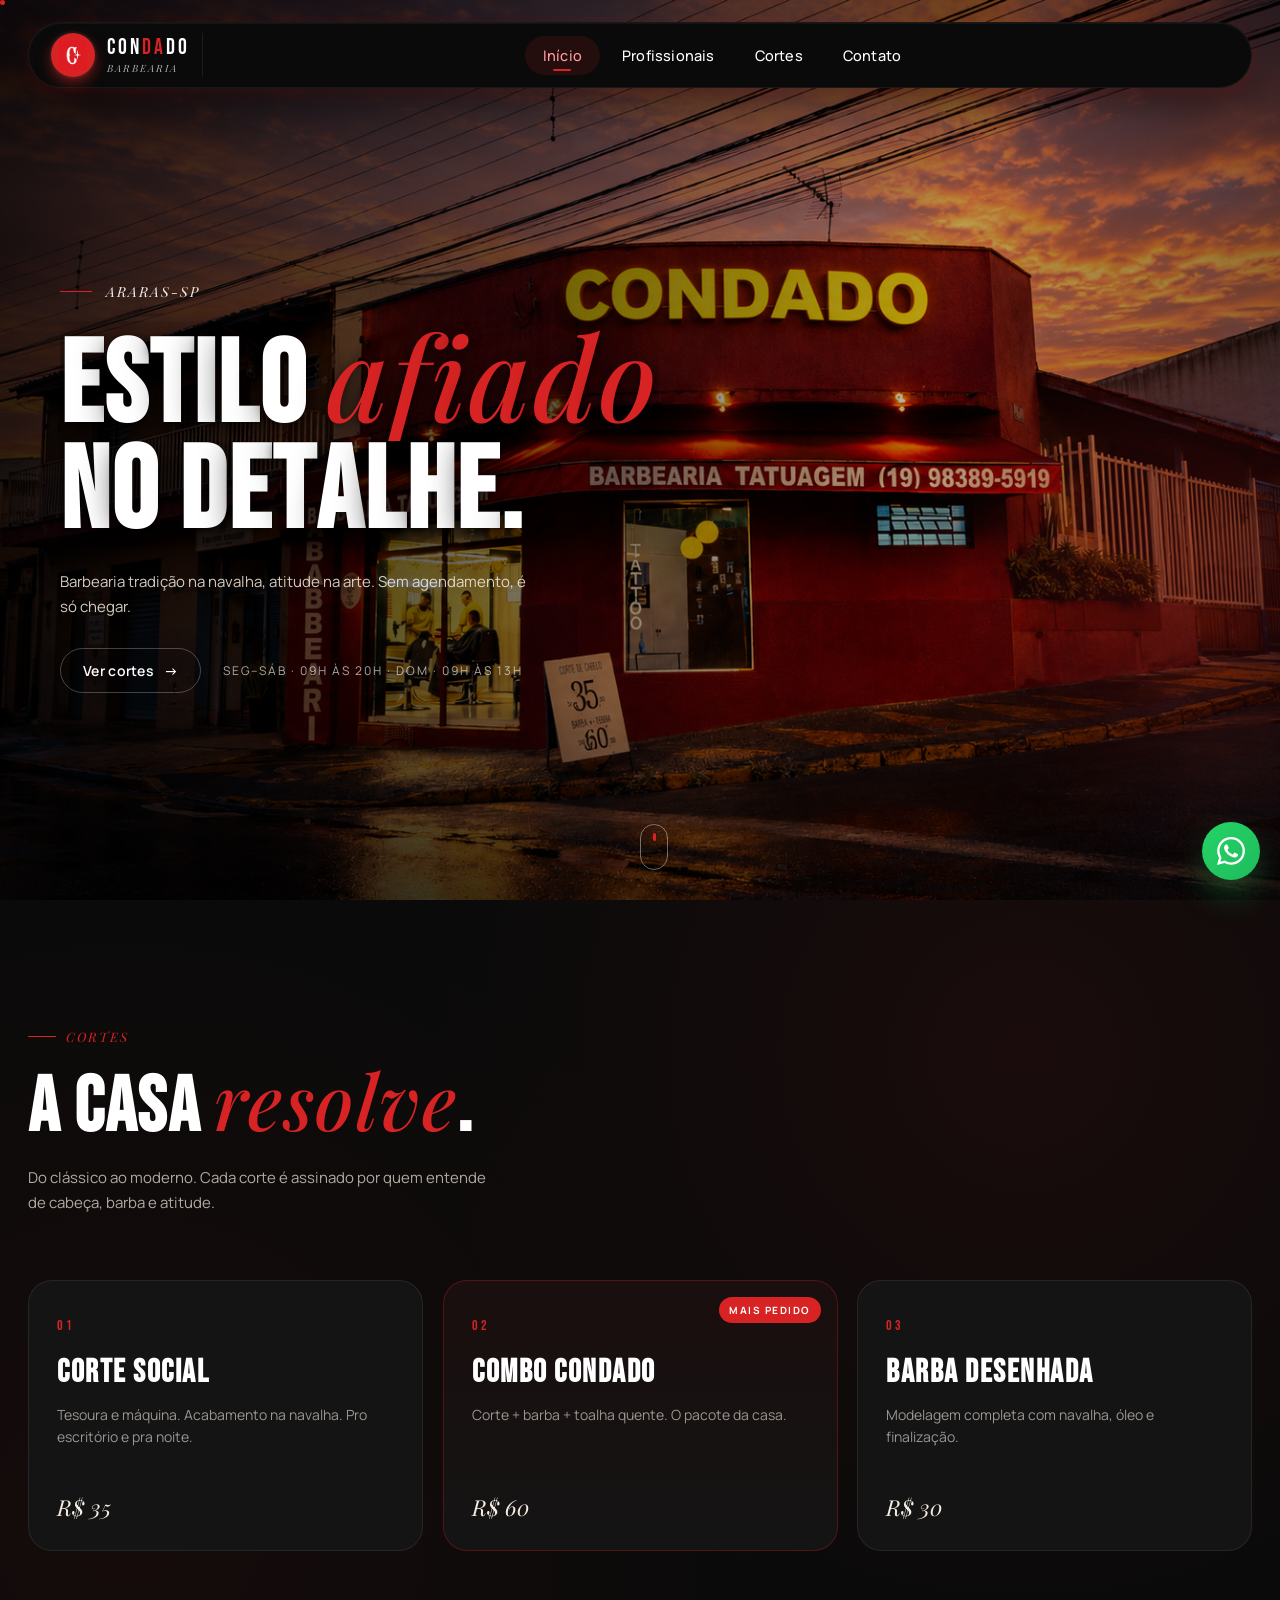
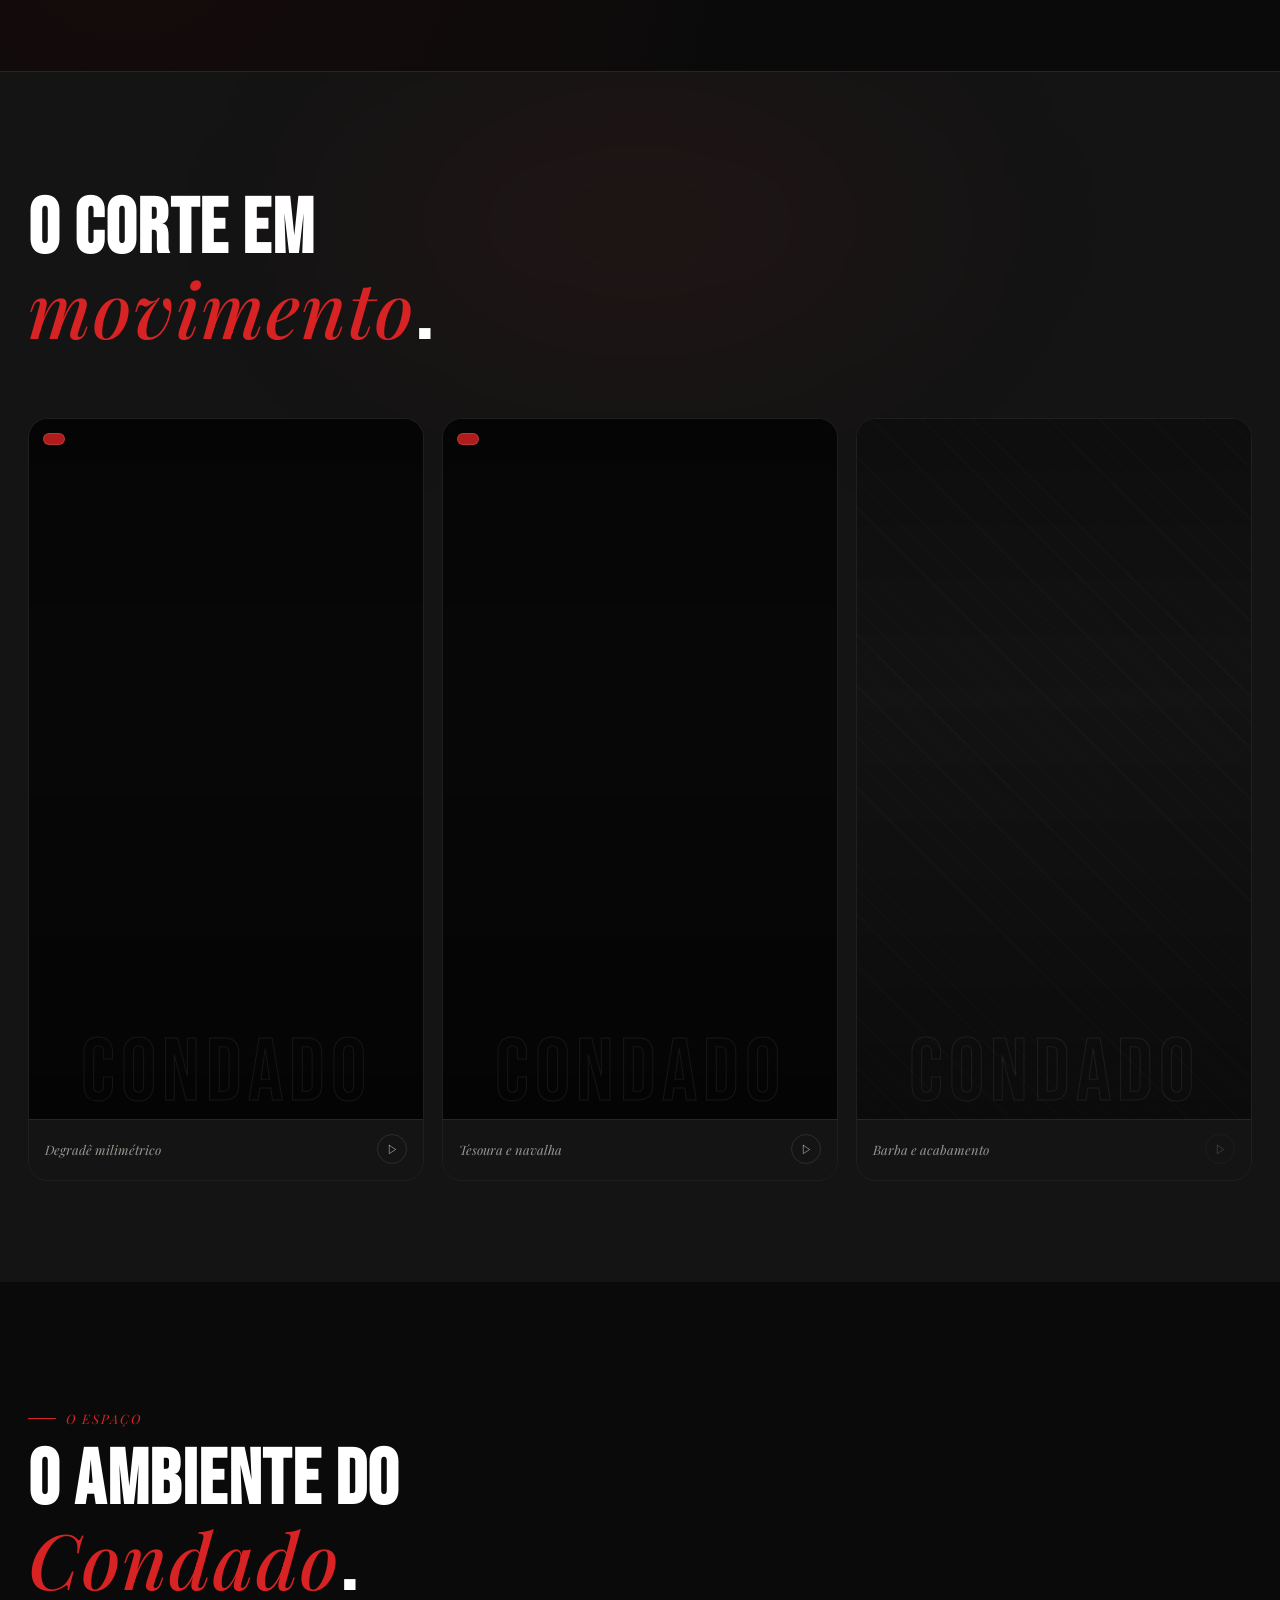
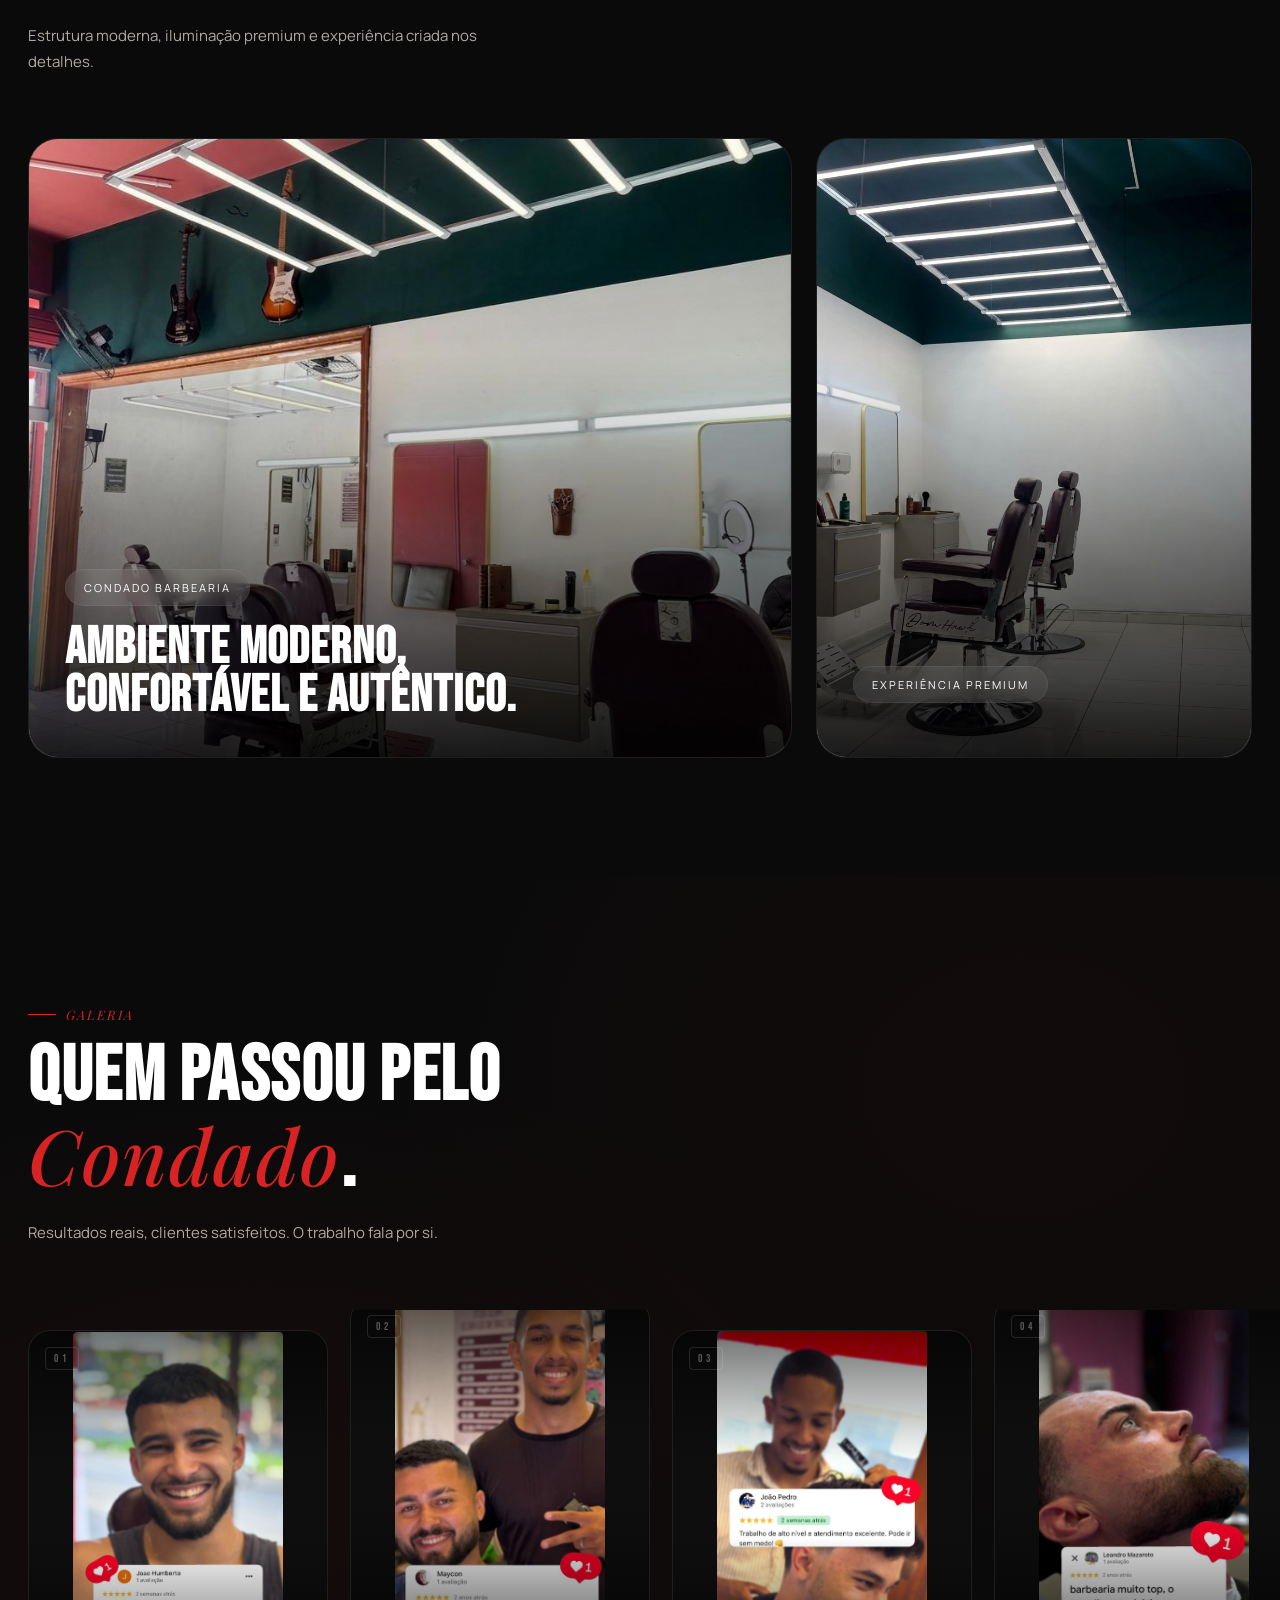
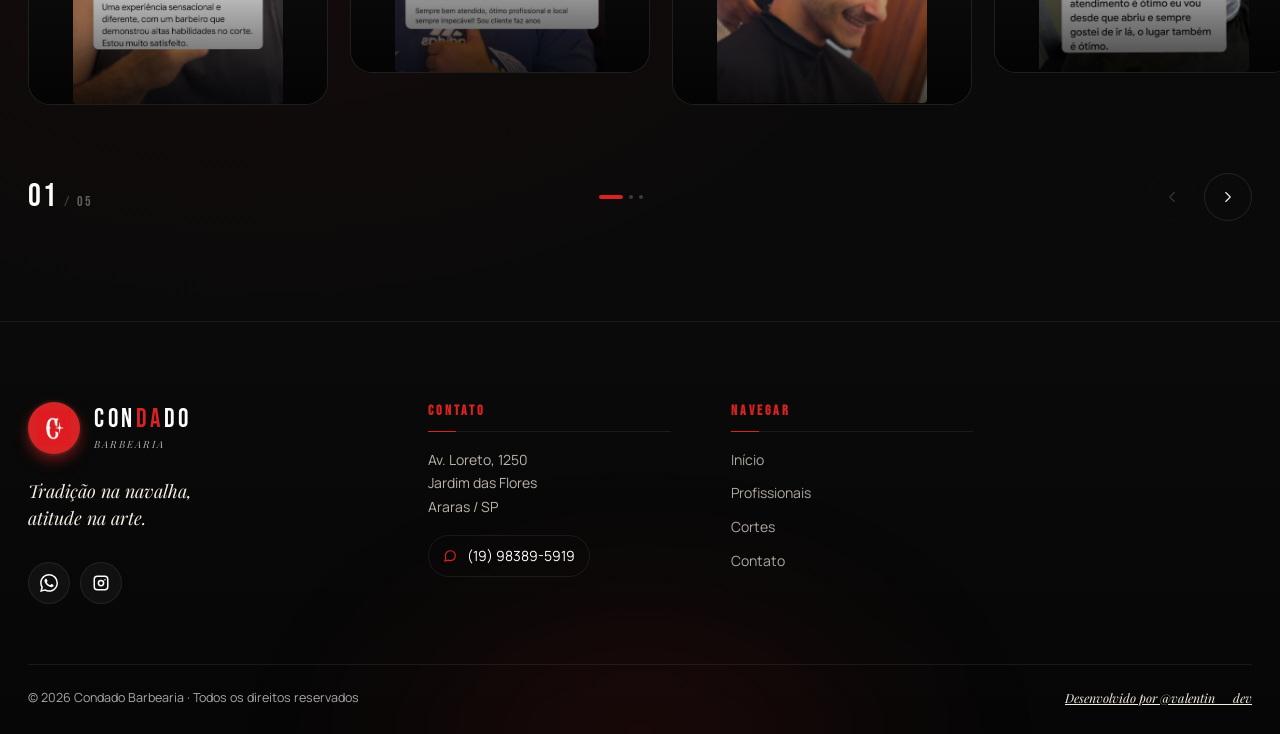
==== index.html @ 62bb4052 "Primeira versão" ====
<!DOCTYPE html>
<html lang="pt-BR">
<head>
  <meta charset="UTF-8" />
  <meta name="viewport" content="width=device-width, initial-scale=1.0" />
  <meta name="theme-color" content="#0a0a0a" />
  <meta name="description" content="Condado Barbearia — estilo afiado no detalhe. Araras-SP." />
  <title>Condado Barbearia</title>

  <link rel="icon" type="image/png" href="imagens/logo.png" />

  <link rel="preconnect" href="https://fonts.googleapis.com">
  <link rel="preconnect" href="https://fonts.gstatic.com" crossorigin>
  <link href="https://fonts.googleapis.com/css2?family=Bebas+Neue&family=Manrope:wght@400;500;600;700&family=Playfair+Display:ital,wght@1,500&display=swap" rel="stylesheet">

  <link rel="stylesheet" href="css/index.css" />
  <link rel="stylesheet" href="css/videos.css" />
</head>
<body>

  <!-- HERO -->
  <header class="hero">
    <div class="nav-wrap">
      <nav class="navbar" aria-label="Principal">

        <a href="index.html" class="brand" aria-label="Condado Barbearia">
          <span class="brand-mark">
            <img src="imagens/logo.png" alt="" />
          </span>
          <span class="brand-text">
            <span class="brand-name">CON<span class="accent">DA</span>DO</span>
            <span class="brand-sub">Barbearia</span>
          </span>
        </a>

        <ul class="nav-links" id="navLinks">
          <li><a href="index.html" class="active">Início</a></li>
          <li><a href="profissionais.html">Profissionais</a></li>
          <li><a href="cortes.html">Cortes</a></li>
          <li><a href="contato.html">Contato</a></li>
        </ul>

        <div class="right">
          <button class="mobile-toggle" id="mobileToggle" aria-label="Abrir menu" aria-expanded="false" aria-controls="navLinks">
            <span class="bars" aria-hidden="true"><span></span><span></span><span></span></span>
          </button>
        </div>
      </nav>
    </div>

    <div id="inicio" class="hero-content">
      <div class="hero-inner">
        <div class="hero-tag">Araras-SP</div>
        <h1 class="hero-title">
          <span class="line">Estilo <span class="red">afiado</span></span>
          <span class="line">no detalhe.</span>
        </h1>
        <p class="hero-desc">
          Barbearia tradição na navalha,
          atitude na arte. Sem agendamento, é só chegar.
        </p>
        <div class="hero-actions">
          <a href="cortes.html" class="btn-ghost">Ver cortes</a>
          <span class="hero-meta">Seg–Sáb · 09h às 20h · Dom · 09h às 13h</span>
        </div>
      </div>

      <a href="#cortes" class="scroll-cue" aria-label="Rolar para baixo">
        <span></span>
      </a>
    </div>
  </header>

  <!-- CORTES -->
  <section id="cortes" class="cortes">
    <div class="container">
      <header class="section-head reveal">
        <span class="section-eyebrow">Cortes</span>
        <h2 class="section-title">A casa <span class="red-italic">resolve</span>.</h2>
        <p class="section-desc">
          Do clássico ao moderno. Cada corte é assinado por quem entende
          de cabeça, barba e atitude.
        </p>
      </header>

      <div class="cards">
        <article class="card reveal" style="--i:0">
          <span class="card-num">01</span>
          <h3 class="card-title">Corte Social</h3>
          <p class="card-desc">Tesoura e máquina. Acabamento na navalha. Pro escritório e pra noite.</p>
          <span class="card-price">R$ 35</span>
        </article>

        <article class="card featured reveal" style="--i:1">
          <span class="card-num">02</span>
          <h3 class="card-title">Combo Condado</h3>
          <p class="card-desc">Corte + barba + toalha quente. O pacote da casa.</p>
          <span class="card-price">R$ 60</span>
          <span class="badge">Mais pedido</span>
        </article>

        <article class="card reveal" style="--i:2">
          <span class="card-num">03</span>
          <h3 class="card-title">Barba Desenhada</h3>
          <p class="card-desc">Modelagem completa com navalha, óleo e finalização.</p>
          <span class="card-price">R$ 30</span>
        </article>
      </div>
    </div>
  </section>

  <!-- VÍDEOS  -->
  <section id="videos" class="videos-section">
    <div class="container">

      <header class="section-head reveal">
        <h2 class="section-title">O corte em <span class="red-italic">movimento</span>.</h2>
      </header>

      <div class="video-grid">

        <!-- Card 01 -->
        <div class="video-card reveal" style="--i:0">
          <div class="video-card__media">
            <video
              src="videos/destaque1.mp4"
              autoplay
              loop
              muted
              playsinline
              preload="metadata"
              aria-label="Profissional executando corte — cena 1"
            ></video>
            <div class="video-card__overlay"></div>
            <div class="video-card__ui" aria-hidden="true">
              <span class="video-card__badge">
            </div>
            <span class="video-card__brand-bg" aria-hidden="true">CONDADO</span>
            <div class="video-card__brand-pill" aria-hidden="true">
              <span class="video-card__brand-name">CON<span>DA</span>DO</span>
              <span class="video-card__brand-sub">Barbearia</span>
            </div>
          </div>
          <div class="video-card__footer">
            <span class="video-card__label">Degradê milimétrico</span>
            <span class="video-card__icon">
              <svg viewBox="0 0 24 24" fill="none" stroke="currentColor" stroke-width="1.8" stroke-linecap="round" stroke-linejoin="round" aria-hidden="true">
                <polygon points="5 3 19 12 5 21 5 3"/>
              </svg>
            </span>
          </div>
        </div>

        <!-- Card 02 -->
        <div class="video-card reveal" style="--i:1">
          <div class="video-card__media">
            <video
              src="videos/destaque2.mp4"
              autoplay
              loop
              muted
              playsinline
              preload="metadata"
              aria-label="Profissional executando corte — cena 2"
            ></video>
            <div class="video-card__overlay"></div>
            <div class="video-card__ui" aria-hidden="true">
              <span class="video-card__badge">
            </div>
            <span class="video-card__brand-bg" aria-hidden="true">CONDADO</span>
            <div class="video-card__brand-pill" aria-hidden="true">
              <span class="video-card__brand-name">CON<span>DA</span>DO</span>
              <span class="video-card__brand-sub">Barbearia</span>
            </div>
          </div>
          <div class="video-card__footer">
            <span class="video-card__label">Tesoura e navalha</span>
            <span class="video-card__icon">
              <svg viewBox="0 0 24 24" fill="none" stroke="currentColor" stroke-width="1.8" stroke-linecap="round" stroke-linejoin="round" aria-hidden="true">
                <polygon points="5 3 19 12 5 21 5 3"/>
              </svg>
            </span>
          </div>
        </div>

        <!-- Card 03 -->
        <div class="video-card video-card--placeholder reveal" style="--i:2">
          <div class="video-card__media">
            <div class="video-card__ph-bg" aria-hidden="true">
               <video
              src="videos/destaque3.mp4"
              autoplay
              loop
              muted
              playsinline
              preload="metadata"
              aria-label="Profissional executando corte — cena 2"
            ></video>
            </div>
            <div class="video-card__overlay"></div>
            <div class="video-card__ui" aria-hidden="true">
            </div>
            <span class="video-card__brand-bg" aria-hidden="true">CONDADO</span>
            <div class="video-card__brand-pill video-card__brand-pill--muted" aria-hidden="true">
              <span class="video-card__brand-name">CON<span>DA</span>DO</span>
              <span class="video-card__brand-sub">Barbearia</span>
            </div>
          </div>
          <div class="video-card__footer">
            <span class="video-card__label">Barba e acabamento</span>
            <span class="video-card__icon video-card__icon--muted">
              <svg viewBox="0 0 24 24" fill="none" stroke="currentColor" stroke-width="1.8" stroke-linecap="round" stroke-linejoin="round" aria-hidden="true">
                <polygon points="5 3 19 12 5 21 5 3"/>
              </svg>
            </span>
          </div>
        </div>

      </div>
    </div>
  </section>

  <!-- SALÃO  -->
  <section id="salao" class="salao">
    <div class="container">

      <header class="section-head reveal">
        <span class="section-eyebrow">O espaço</span>
        <h2 class="section-title">
          O ambiente do <span class="red-italic">Condado</span>.
        </h2>
        <p class="section-desc">
          Estrutura moderna, iluminação premium
          e experiência criada nos detalhes.
        </p>
      </header>

      <div class="gallery-premium">

        <article class="gallery-main reveal">
          <img src="imagens/salao1.png" alt="Interior da barbearia" loading="lazy" class="gallery-img" />
          <div class="gallery-content">
            <span class="gallery-label">Condado Barbearia</span>
            <h3>Ambiente moderno, confortável e autêntico.</h3>
          </div>
        </article>

        <article class="gallery-side reveal" style="--i:1">
          <img src="imagens/salao2.png" alt="Cadeiras da barbearia" loading="lazy" class="gallery-img" />
          <div class="gallery-content">
            <span class="gallery-label">Experiência Premium</span>
          </div>
        </article>

      </div>
    </div>
  </section>

  <!-- FEEDBACKS -->
  <section id="feedbacks" class="feedbacks">

    <div class="container">
      <header class="section-head reveal">
        <span class="section-eyebrow">Galeria</span>
        <h2 class="section-title">Quem passou pelo <span class="red-italic">Condado</span>.</h2>
        <p class="section-desc">
          Resultados reais, clientes satisfeitos. O trabalho fala por si.
        </p>
      </header>
    </div>

    <div class="fb-stage" role="region" aria-label="Galeria de clientes">
      <div class="fb-track" id="fbTrack">

        <article class="fb-card" data-index="0" aria-label="Cliente 1">
          <div class="fb-card-inner">
            <div class="fb-film-num" aria-hidden="true">01</div>
            <img src="imagens/feedback1.jpeg" alt="Cliente em destaque na barbearia" loading="lazy" />
            <div class="fb-card-overlay" aria-hidden="true"></div>
            <div class="fb-card-label"><span class="fb-label-tag">Condado</span></div>
          </div>
        </article>

        <article class="fb-card fb-card--up" data-index="1" aria-label="Cliente 2">
          <div class="fb-card-inner">
            <div class="fb-film-num" aria-hidden="true">02</div>
            <img src="imagens/feedback2.jpeg" alt="Cliente curtindo o ambiente da barbearia" loading="lazy" />
            <div class="fb-card-overlay" aria-hidden="true"></div>
            <div class="fb-card-label"><span class="fb-label-tag">Condado</span></div>
          </div>
        </article>

        <article class="fb-card" data-index="2" aria-label="Cliente 3">
          <div class="fb-card-inner">
            <div class="fb-film-num" aria-hidden="true">03</div>
            <img src="imagens/feedback3.jpeg" alt="Cliente em sessão de corte" loading="lazy" />
            <div class="fb-card-overlay" aria-hidden="true"></div>
            <div class="fb-card-label"><span class="fb-label-tag">Condado</span></div>
          </div>
        </article>

        <article class="fb-card fb-card--up" data-index="3" aria-label="Cliente 4">
          <div class="fb-card-inner">
            <div class="fb-film-num" aria-hidden="true">04</div>
            <img src="imagens/feedback4.jpeg" alt="Cliente com resultado de corte" loading="lazy" />
            <div class="fb-card-overlay" aria-hidden="true"></div>
            <div class="fb-card-label"><span class="fb-label-tag">Condado</span></div>
          </div>
        </article>

        <article class="fb-card" data-index="4" aria-label="Cliente 5">
          <div class="fb-card-inner">
            <div class="fb-film-num" aria-hidden="true">05</div>
            <img src="imagens/feedback5.jpeg" alt="Cliente posando na barbearia" loading="lazy" />
            <div class="fb-card-overlay" aria-hidden="true"></div>
            <div class="fb-card-label"><span class="fb-label-tag">Condado</span></div>
          </div>
        </article>

      </div>
    </div>

    <div class="container">
      <div class="fb-controls">
        <div class="fb-counter">
          <span class="fb-counter-cur" id="fbCounterCur">01</span>
          <span class="fb-counter-sep">/</span>
          <span class="fb-counter-total" id="fbCounterTotal">05</span>
        </div>
        <div class="fb-dots" id="fbDots" role="tablist" aria-label="Navegar na galeria"></div>
        <div class="fb-arrows">
          <button class="fb-arrow fb-arrow--prev" id="fbPrev" aria-label="Foto anterior">
            <svg viewBox="0 0 24 24" fill="none" stroke="currentColor" stroke-width="1.5" stroke-linecap="round" stroke-linejoin="round" aria-hidden="true">
              <polyline points="15 18 9 12 15 6"/>
            </svg>
          </button>
          <button class="fb-arrow fb-arrow--next" id="fbNext" aria-label="Próxima foto">
            <svg viewBox="0 0 24 24" fill="none" stroke="currentColor" stroke-width="1.5" stroke-linecap="round" stroke-linejoin="round" aria-hidden="true">
              <polyline points="9 6 15 12 9 18"/>
            </svg>
          </button>
        </div>
      </div>
    </div>

  </section>

  <!-- FOOTER  -->
  <footer class="footer">
    <div class="container">

      <div class="footer-grid">

        <div class="footer-brand reveal">
          <a href="#inicio" class="footer-logo" aria-label="Condado Barbearia">
            <span class="brand-mark"><img src="imagens/logo.png" alt="" /></span>
            <span class="brand-text">
              <span class="brand-name">CON<span class="accent">DA</span>DO</span>
              <span class="brand-sub">Barbearia</span>
            </span>
          </a>
          <p class="footer-tagline">Tradição na navalha,<br/>atitude na arte.</p>
          <div class="footer-socials" aria-label="Redes sociais">
            <a class="footer-social" href="https://wa.me/5519983895919" target="_blank" rel="noopener" aria-label="WhatsApp">
              <svg viewBox="0 0 24 24" fill="currentColor" aria-hidden="true"><path d="M17.472 14.382c-.297-.149-1.758-.867-2.03-.967-.273-.099-.471-.148-.67.15-.197.297-.767.966-.94 1.164-.173.199-.347.223-.644.075-.297-.15-1.255-.463-2.39-1.475-.883-.788-1.48-1.761-1.653-2.059-.173-.297-.018-.458.13-.606.134-.133.298-.347.446-.52.149-.174.198-.298.298-.497.099-.198.05-.371-.025-.52-.075-.149-.669-1.612-.916-2.207-.242-.579-.487-.5-.669-.51-.173-.008-.371-.01-.57-.01-.198 0-.52.074-.792.372-.272.297-1.04 1.016-1.04 2.479 0 1.462 1.065 2.875 1.213 3.074.149.198 2.096 3.2 5.077 4.487.709.306 1.262.489 1.694.625.712.227 1.36.195 1.871.118.571-.085 1.758-.719 2.006-1.413.248-.694.248-1.289.173-1.413-.074-.124-.272-.198-.57-.347m-5.421 7.403h-.004a9.87 9.87 0 01-5.031-1.378l-.361-.214-3.741.982.998-3.648-.235-.374a9.86 9.86 0 01-1.51-5.26c.001-5.45 4.436-9.884 9.888-9.884 2.64 0 5.122 1.03 6.988 2.898a9.825 9.825 0 012.893 6.994c-.003 5.45-4.437 9.884-9.885 9.884m8.413-18.297A11.815 11.815 0 0012.05 0C5.495 0 .16 5.335.157 11.892c0 2.096.547 4.142 1.588 5.945L.057 24l6.305-1.654a11.882 11.882 0 005.683 1.448h.005c6.554 0 11.89-5.335 11.893-11.893a11.821 11.821 0 00-3.48-8.413z"/></svg>
            </a>
            <a class="footer-social" href="https://www.instagram.com/condado.araras/" target="_blank" rel="noopener" aria-label="Instagram">
              <svg viewBox="0 0 24 24" fill="currentColor" aria-hidden="true"><path d="M7 2h10a5 5 0 0 1 5 5v10a5 5 0 0 1-5 5H7a5 5 0 0 1-5-5V7a5 5 0 0 1 5-5zm0 2a3 3 0 0 0-3 3v10a3 3 0 0 0 3 3h10a3 3 0 0 0 3-3V7a3 3 0 0 0-3-3H7zm5 3.5A4.5 4.5 0 1 1 7.5 12 4.5 4.5 0 0 1 12 7.5zm0 2A2.5 2.5 0 1 0 14.5 12 2.5 2.5 0 0 0 12 9.5zm5.25-2.75a1 1 0 1 1-1 1 1 1 0 0 1 1-1z"/></svg>
            </a>
          </div>
        </div>

        <div class="footer-col reveal" style="--i:1">
          <h4 class="footer-h">Contato</h4>
          <address class="footer-text">Av. Loreto, 1250<br/>Jardim das Flores<br/>Araras / SP</address>
          <a class="footer-link" href="https://wa.me/5519983895919" target="_blank" rel="noopener">
            <svg viewBox="0 0 24 24" fill="none" stroke="currentColor" stroke-width="2" stroke-linecap="round" stroke-linejoin="round" aria-hidden="true"><path d="M21 11.5a8.38 8.38 0 0 1-.9 3.8 8.5 8.5 0 0 1-7.6 4.7 8.38 8.38 0 0 1-3.8-.9L3 21l1.9-5.7a8.38 8.38 0 0 1-.9-3.8 8.5 8.5 0 0 1 4.7-7.6 8.38 8.38 0 0 1 3.8-.9h.5a8.48 8.48 0 0 1 8 8v.5z"/></svg>
            (19) 98389-5919
          </a>
        </div>

        <div class="footer-col reveal" style="--i:3">
          <h4 class="footer-h">Navegar</h4>
          <ul class="footer-nav">
            <li><a href="index.html">Início</a></li>
            <li><a href="profissionais.html">Profissionais</a></li>
            <li><a href="cortes.html">Cortes</a></li>
            <li><a href="contato.html">Contato</a></li>
          </ul>
        </div>

      </div>

      <div class="footer-bottom">
        <span>© <span id="year"></span> Condado Barbearia · Todos os direitos reservados</span>
        <a class="footer-tag" href="https://www.instagram.com/valentin__dev/" target="_blank" rel="noopener">Desenvolvido por @valentin__dev</a>
      </div>
    </div>
  </footer>

  <a class="floating-wa" href="https://wa.me/5519983895919" target="_blank" rel="noopener" aria-label="Falar no WhatsApp">
    <svg viewBox="0 0 24 24" fill="currentColor" aria-hidden="true"><path d="M17.472 14.382c-.297-.149-1.758-.867-2.03-.967-.273-.099-.471-.148-.67.15-.197.297-.767.966-.94 1.164-.173.199-.347.223-.644.075-.297-.15-1.255-.463-2.39-1.475-.883-.788-1.48-1.761-1.653-2.059-.173-.297-.018-.458.13-.606.134-.133.298-.347.446-.52.149-.174.198-.298.298-.497.099-.198.05-.371-.025-.52-.075-.149-.669-1.612-.916-2.207-.242-.579-.487-.5-.669-.51-.173-.008-.371-.01-.57-.01-.198 0-.52.074-.792.372-.272.297-1.04 1.016-1.04 2.479 0 1.462 1.065 2.875 1.213 3.074.149.198 2.096 3.2 5.077 4.487.709.306 1.262.489 1.694.625.712.227 1.36.195 1.871.118.571-.085 1.758-.719 2.006-1.413.248-.694.248-1.289.173-1.413-.074-.124-.272-.198-.57-.347m-5.421 7.403h-.004a9.87 9.87 0 01-5.031-1.378l-.361-.214-3.741.982.998-3.648-.235-.374a9.86 9.86 0 01-1.51-5.26c.001-5.45 4.436-9.884 9.888-9.884 2.64 0 5.122 1.03 6.988 2.898a9.825 9.825 0 012.893 6.994c-.003 5.45-4.437 9.884-9.885 9.884m8.413-18.297A11.815 11.815 0 0012.05 0C5.495 0 .16 5.335.157 11.892c0 2.096.547 4.142 1.588 5.945L.057 24l6.305-1.654a11.882 11.882 0 005.683 1.448h.005c6.554 0 11.89-5.335 11.893-11.893a11.821 11.821 0 00-3.48-8.413z"/></svg>
  </a>

  <script src="js/index.js" defer></script>
</body>
</html>
---- css/index.css ----
/* ============================================================
   CONDADO BARBEARIA — Stylesheet
   ------------------------------------------------------------
   1. Tokens / reset
   2. Layout helpers
   3. Hero (background + navbar)
   4. Navbar components
   5. Hero content
   6. Sections (Cortes, Salão, Feedbacks, Footer)
   7. Animations
   8. Responsive
   9. Accessibility (reduced motion)
   ============================================================ */

/* ---------- 1. TOKENS / RESET ---------- */
:root {
  --black:     #0a0a0a;
  --black-2:   #141414;
  --red:       #d72323;
  --red-deep:  #a8161c;
  --cream:     #f5ede2;
  --white:     #ffffff;
  --muted:     rgba(255, 255, 255, 0.65);
  --line:      rgba(255, 255, 255, 0.08);
  --ease:      cubic-bezier(0.2, 0.9, 0.2, 1);
  --shadow-nav: 0 1px 0 rgba(255,255,255,0.04) inset,
                0 18px 50px -10px rgba(0,0,0,0.55),
                0 4px 16px rgba(215,35,35,0.18);
}

*, *::before, *::after { margin: 0; padding: 0; box-sizing: border-box; }

html { scroll-behavior: smooth; }

body {
  font-family: 'Manrope', sans-serif;
  color: var(--white);
  background: var(--black);
  overflow-x: hidden;
  -webkit-font-smoothing: antialiased;
  -moz-osx-font-smoothing: grayscale;
}

img { display: block; max-width: 100%; height: auto; }
button { font-family: inherit; }

/* ---------- 2. LAYOUT HELPERS ---------- */
.container {
  max-width: 1320px;
  margin: 0 auto;
  padding: 0 28px;
}

.red-italic {
  color: var(--red);
  font-family: 'Playfair Display', serif;
  font-style: italic;
  font-weight: 500;
}

/* ---------- 3. HERO ---------- */
.hero {
  position: relative;
  min-height: 100vh;
  min-height: 100svh;
  display: flex;
  flex-direction: column;
  isolation: isolate;
  background-image:
    linear-gradient(180deg,
      rgba(0,0,0,0.65) 0%,
      rgba(0,0,0,0.40) 28%,
      rgba(0,0,0,0.55) 60%,
      rgba(0,0,0,0.92) 100%),
    url("../imagens/Fachadamobile.png");
  background-size: cover;
  background-position: center;
  background-repeat: no-repeat;
}

@media (min-width: 768px) {
  .hero {
    background-image:
      linear-gradient(100deg,
        rgba(0,0,0,0.85) 0%,
        rgba(0,0,0,0.60) 35%,
        rgba(0,0,0,0.25) 70%,
        rgba(0,0,0,0.45) 100%),
      linear-gradient(180deg,
        rgba(0,0,0,0.35) 0%,
        transparent 22%,
        transparent 78%,
        rgba(0,0,0,0.50) 100%),
      url("../imagens/Fachada.png");
  }
}

.hero::before {
  content: '';
  position: absolute;
  inset: 0;
  background-image: url("data:image/svg+xml;utf8,<svg xmlns='http://www.w3.org/2000/svg' width='200' height='200'><filter id='n'><feTurbulence type='fractalNoise' baseFrequency='0.9' numOctaves='2' stitchTiles='stitch'/><feColorMatrix values='0 0 0 0 0 0 0 0 0 0 0 0 0 0 0 0 0 0 0.18 0'/></filter><rect width='100%25' height='100%25' filter='url(%23n)'/></svg>");
  opacity: 0.4;
  pointer-events: none;
  mix-blend-mode: overlay;
  z-index: 1;
}

.hero::after {
  content: '';
  position: absolute;
  top: 30%;
  right: -200px;
  width: 600px;
  height: 600px;
  background: radial-gradient(circle, rgba(215,35,35,0.25) 0%, transparent 60%);
  filter: blur(60px);
  pointer-events: none;
  z-index: 0;
  animation: float 12s ease-in-out infinite;
}

/* ---------- 4. NAVBAR ---------- */
.nav-wrap {
  position: sticky;
  top: 0;
  z-index: 50;
  padding: 22px 28px 0;
  animation: drop 0.9s var(--ease) both;
}

.navbar {
  max-width: 1320px;
  margin: 0 auto;
  background: var(--black);
  border-radius: 999px;
  padding: 10px 10px 10px 22px;
  display: flex;
  align-items: center;
  gap: 18px;
  border: 1px solid rgba(255,255,255,0.06);
  box-shadow: var(--shadow-nav);
  position: relative;
  transition: box-shadow 0.3s ease, transform 0.3s ease;
}

.navbar.scrolled {
  box-shadow:
    0 1px 0 rgba(255,255,255,0.04) inset,
    0 22px 60px -10px rgba(0,0,0,0.75),
    0 4px 24px rgba(215,35,35,0.28);
}

.brand {
  display: flex;
  align-items: center;
  gap: 12px;
  text-decoration: none;
  color: var(--white);
  padding-right: 12px;
  border-right: 1px solid var(--line);
  flex-shrink: 0;
}

.brand-mark {
  width: 44px;
  height: 44px;
  border-radius: 50%;
  background: var(--red);
  display: grid;
  place-items: center;
  box-shadow: 0 0 0 2px rgba(255,255,255,0.04), 0 6px 14px rgba(215,35,35,0.5);
  overflow: hidden;
  transition: transform 0.4s var(--ease), box-shadow 0.4s ease;
  position: relative;
}

.brand-mark::after {
  content: '';
  position: absolute;
  inset: -4px;
  border-radius: 50%;
  border: 2px solid var(--red);
  opacity: 0;
  transform: scale(0.8);
  transition: opacity 0.3s ease, transform 0.3s ease;
}

.brand:hover .brand-mark        { transform: rotate(-8deg) scale(1.05); }
.brand:hover .brand-mark::after { opacity: 0.5; transform: scale(1.1); }

.brand-mark img { width: 30px; height: 30px; object-fit: contain; }

.brand-text { display: flex; flex-direction: column; line-height: 1; }

.brand-name {
  font-family: 'Bebas Neue', sans-serif;
  font-size: 22px;
  letter-spacing: 3px;
  color: var(--white);
}
.brand-name .accent { color: var(--red); }

.brand-sub {
  font-family: 'Playfair Display', serif;
  font-style: italic;
  font-size: 10px;
  letter-spacing: 2px;
  color: var(--muted);
  text-transform: uppercase;
  margin-top: 4px;
}

.nav-links {
  display: flex;
  align-items: center;
  gap: 4px;
  margin: 0 auto;
  list-style: none;
}

.nav-links a {
  position: relative;
  padding: 10px 18px;
  color: var(--white);
  text-decoration: none;
  font-weight: 500;
  font-size: 14.5px;
  letter-spacing: 0.2px;
  border-radius: 999px;
  transition: color 0.25s ease, background 0.25s ease;
}

.nav-links a::before {
  content: '';
  position: absolute;
  left: 50%;
  bottom: 4px;
  transform: translateX(-50%) scaleX(0);
  width: 18px;
  height: 2px;
  background: var(--red);
  border-radius: 2px;
  transition: transform 0.3s var(--ease);
}

.nav-links a:hover::before { transform: translateX(-50%) scaleX(1); }

.nav-links a.active {
  background: rgba(215,35,35,0.12);
  color: #ff9ea1;
}
.nav-links a.active::before { transform: translateX(-50%) scaleX(1); }

.right { display: flex; align-items: center; gap: 8px; flex-shrink: 0; }

.icon-btn {
  width: 44px;
  height: 44px;
  border-radius: 50%;
  background: var(--red);
  border: none;
  cursor: pointer;
  display: grid;
  place-items: center;
  color: var(--white);
  transition: background 0.25s ease, transform 0.4s var(--ease);
}
.icon-btn:hover { background: var(--red-deep); transform: rotate(90deg); }
.icon-btn svg   { width: 18px; height: 18px; }

.mobile-toggle { display: none; }
.mobile-toggle .bars { position: relative; width: 18px; height: 14px; }
.mobile-toggle .bars span {
  position: absolute;
  left: 0;
  width: 100%;
  height: 2px;
  background: currentColor;
  border-radius: 2px;
  transition: transform 0.35s var(--ease), opacity 0.2s ease, top 0.35s var(--ease);
}
.mobile-toggle .bars span:nth-child(1) { top: 0; }
.mobile-toggle .bars span:nth-child(2) { top: 6px; }
.mobile-toggle .bars span:nth-child(3) { top: 12px; }

.mobile-toggle[aria-expanded="true"] .bars span:nth-child(1) { top: 6px; transform: rotate(45deg); }
.mobile-toggle[aria-expanded="true"] .bars span:nth-child(2) { opacity: 0; }
.mobile-toggle[aria-expanded="true"] .bars span:nth-child(3) { top: 6px; transform: rotate(-45deg); }

/* ---------- 5. HERO CONTENT ---------- */
.hero-content {
  flex: 1;
  display: flex;
  align-items: center;
  padding: 60px 60px 80px;
  max-width: 1320px;
  margin: 0 auto;
  width: 100%;
  position: relative;
  z-index: 2;
}

.hero-tag {
  display: inline-flex;
  align-items: center;
  gap: 14px;
  font-family: 'Playfair Display', serif;
  font-style: italic;
  font-size: 14px;
  letter-spacing: 2px;
  color: var(--cream);
  text-transform: uppercase;
  margin-bottom: 20px;
  opacity: 0;
  animation: fadeUp 0.9s 0.4s var(--ease) forwards;
}
.hero-tag::before {
  content: '';
  width: 32px;
  height: 1px;
  background: var(--red);
  transform-origin: left;
  animation: lineGrow 0.8s 0.6s var(--ease) both;
}

.hero-title {
  font-family: 'Bebas Neue', sans-serif;
  font-size: clamp(56px, 9vw, 140px);
  line-height: 0.92;
  letter-spacing: 2px;
  color: var(--white);
  max-width: 900px;
  text-shadow:
    0 4px 30px rgba(0,0,0,0.7),
    0 2px 10px rgba(0,0,0,0.5);
}

.hero-title .line {
  display: block;
  overflow: hidden;
}
.hero-title .line > * {
  display: inline-block;
  transform: translateY(110%);
  animation: lineRise 1s var(--ease) forwards;
}
.hero-title .line:nth-child(1) > *,
.hero-title .line:nth-child(1)         { animation-delay: 0.55s; }
.hero-title .line:nth-child(2) > *,
.hero-title .line:nth-child(2)         { animation-delay: 0.7s;  }
.hero-title .line                       { animation: lineRise 1s var(--ease) both; }

.hero-title .red {
  color: var(--red);
  font-style: italic;
  font-family: 'Playfair Display', serif;
  font-weight: 500;
}

.hero-desc {
  margin-top: 22px;
  max-width: 480px;
  font-size: 15px;
  line-height: 1.7;
  color: rgba(245,237,226,0.85);
  opacity: 0;
  animation: fadeUp 1s 0.95s var(--ease) forwards;
}

.hero-actions {
  margin-top: 28px;
  display: flex;
  align-items: center;
  gap: 22px;
  flex-wrap: wrap;
  opacity: 0;
  animation: fadeUp 1s 1.1s var(--ease) forwards;
}

.btn-ghost {
  display: inline-flex;
  align-items: center;
  gap: 10px;
  color: var(--white);
  text-decoration: none;
  padding: 12px 22px;
  border-radius: 999px;
  border: 1px solid rgba(255,255,255,0.25);
  font-weight: 600;
  font-size: 14px;
  letter-spacing: 0.3px;
  backdrop-filter: blur(6px);
  -webkit-backdrop-filter: blur(6px);
  transition: background 0.3s ease, border-color 0.3s ease, transform 0.2s ease;
  position: relative;
  overflow: hidden;
}
.btn-ghost::after {
  content: '→';
  transition: transform 0.3s var(--ease);
}
.btn-ghost:hover {
  background: rgba(255,255,255,0.08);
  border-color: var(--red);
}
.btn-ghost:hover::after { transform: translateX(4px); }

.btn-ghost::before {
  content: '';
  position: absolute;
  top: 0; left: -75%;
  width: 50%;
  height: 100%;
  background: linear-gradient(90deg, transparent, rgba(255,255,255,0.12), transparent);
  transform: skewX(-20deg);
}
.btn-ghost:hover::before {
  animation: btnShimmer 0.6s ease forwards;
}

.hero-meta {
  font-size: 12px;
  letter-spacing: 2px;
  text-transform: uppercase;
  color: var(--muted);
}

.scroll-cue {
  position: absolute;
  bottom: 30px;
  left: 50%;
  transform: translateX(-50%);
  width: 28px;
  height: 46px;
  border: 1.5px solid rgba(255,255,255,0.4);
  border-radius: 14px;
  display: grid;
  place-items: start center;
  padding-top: 8px;
  opacity: 0;
  animation: fadeUp 1s 1.4s var(--ease) forwards;
}
.scroll-cue span {
  width: 3px;
  height: 8px;
  background: var(--red);
  border-radius: 3px;
  animation: scrollDot 1.8s ease-in-out infinite;
}

/* ---------- 6A. SECTION BASE ---------- */
.cortes, .contato {
  position: relative;
  padding: 120px 0;
  background: var(--black);
}

.cortes::before {
  content: '';
  position: absolute;
  inset: 0;
  background:
    radial-gradient(circle at 80% 20%, rgba(215,35,35,0.08) 0%, transparent 50%),
    radial-gradient(circle at 10% 80%, rgba(215,35,35,0.06) 0%, transparent 50%);
  pointer-events: none;
}

.section-head {
  max-width: 640px;
  margin-bottom: 64px;
}

.section-eyebrow {
  display: inline-flex;
  align-items: center;
  gap: 10px;
  font-family: 'Playfair Display', serif;
  font-style: italic;
  font-size: 13px;
  letter-spacing: 2px;
  color: var(--red);
  text-transform: uppercase;
  margin-bottom: 16px;
}
.section-eyebrow::before {
  content: '';
  width: 0;
  height: 1px;
  background: var(--red);
  transform-origin: left;
  transition: width 0.9s cubic-bezier(0.2,0.9,0.2,1) 0.1s;
}
.section-eyebrow.line-drawn::before { width: 28px; }

.section-title {
  font-family: 'Bebas Neue', sans-serif;
  font-size: clamp(40px, 6vw, 80px);
  line-height: 1;
  letter-spacing: 1.5px;
}

.section-desc {
  margin-top: 18px;
  font-size: 15px;
  line-height: 1.7;
  color: rgba(245,237,226,0.7);
  max-width: 460px;
}

/* ---------- 6B. CARDS (cortes) ---------- */
.cards {
  display: grid;
  grid-template-columns: repeat(3, 1fr);
  gap: 20px;
  position: relative;
  z-index: 1;
}

.card {
  position: relative;
  padding: 32px 28px 28px;
  background: var(--black-2);
  border: 1px solid var(--line);
  border-radius: 24px;
  overflow: hidden;
  transition: transform 0.4s var(--ease), border-color 0.4s ease, background 0.4s ease;
  transform-style: preserve-3d;
  will-change: transform;
}

.card::before {
  content: '';
  position: absolute;
  top: 0; left: 0;
  width: 100%;
  height: 2px;
  background: linear-gradient(90deg, transparent, var(--red), transparent);
  transform: translateX(-100%);
  transition: transform 0.6s var(--ease);
}

.card:hover {
  transform: translateY(-6px);
  border-color: rgba(215,35,35,0.4);
  background: #1a0e0e;
}
.card:hover::before { transform: translateX(100%); }

.card-num {
  font-family: 'Bebas Neue', sans-serif;
  font-size: 14px;
  letter-spacing: 3px;
  color: var(--red);
}

.card-title {
  font-family: 'Bebas Neue', sans-serif;
  font-size: 32px;
  letter-spacing: 1.5px;
  margin-top: 18px;
  color: var(--white);
  overflow: hidden;
  position: relative;
}

.card-desc {
  margin-top: 12px;
  font-size: 14px;
  line-height: 1.6;
  color: rgba(245,237,226,0.6);
  min-height: 70px;
}

.card-price {
  display: inline-block;
  margin-top: 18px;
  font-family: 'Playfair Display', serif;
  font-style: italic;
  font-size: 22px;
  color: var(--cream);
}

.card.featured {
  background: linear-gradient(180deg, #1a0e0e 0%, var(--black-2) 100%);
  border-color: rgba(215,35,35,0.3);
}

.badge {
  position: absolute;
  top: 16px;
  right: 16px;
  background: var(--red);
  color: var(--white);
  font-size: 10px;
  letter-spacing: 1.5px;
  text-transform: uppercase;
  padding: 6px 10px;
  border-radius: 999px;
  font-weight: 700;
}

.card-shine {
  position: absolute;
  inset: 0;
  border-radius: inherit;
  background: radial-gradient(circle at center, rgba(255,255,255,0.12) 0%, transparent 65%);
  opacity: 0;
  pointer-events: none;
  transition: opacity 0.3s ease;
  width: 150%;
  height: 150%;
  top: -25%;
  left: -25%;
  z-index: 3;
}

/* ---------- 6C. GALERIA (salão) ---------- */
.salao { padding: 120px 0; background: var(--black); }

.gallery-premium {
  display: grid;
  grid-template-columns: 1.4fr 0.8fr;
  gap: 24px;
  align-items: stretch;
}

.gallery-main,
.gallery-side {
  position: relative;
  overflow: hidden;
  border-radius: 30px;
  min-height: 620px;
  background: #111;
  border: 1px solid rgba(255,255,255,0.06);
  transition: transform 0.7s var(--ease), border-color 0.4s ease, box-shadow 0.4s ease;
  will-change: transform, opacity;
}

.gallery-main:hover,
.gallery-side:hover {
  transform: translateY(-8px) scale(1.01);
  border-color: rgba(215,35,35,0.35);
  box-shadow: 0 20px 60px rgba(0,0,0,0.5), 0 8px 25px rgba(215,35,35,0.15);
}

.gallery-img {
  position: absolute;
  inset: 0;
  width: 100%;
  height: 100%;
  object-fit: cover;
  transition: transform 1.4s cubic-bezier(.2,.8,.2,1), filter 0.8s ease;
  will-change: transform;
}

.gallery-main:hover .gallery-img,
.gallery-side:hover .gallery-img {
  transform: scale(1.06);
  filter: brightness(1.03) contrast(1.05);
}

.gallery-content {
  position: absolute;
  inset: 0;
  display: flex;
  flex-direction: column;
  justify-content: flex-end;
  padding: 36px;
  background: linear-gradient(180deg, transparent 35%, rgba(0,0,0,0.88) 100%);
  z-index: 2;
}

.gallery-label {
  display: inline-flex;
  width: fit-content;
  padding: 10px 18px;
  border-radius: 999px;
  background: rgba(255,255,255,0.08);
  backdrop-filter: blur(10px);
  border: 1px solid rgba(255,255,255,0.06);
  font-size: 11px;
  letter-spacing: 2px;
  text-transform: uppercase;
  margin-bottom: 18px;
}

.gallery-content h3 {
  max-width: 520px;
  font-family: 'Bebas Neue', sans-serif;
  font-size: clamp(34px, 4vw, 64px);
  line-height: 0.95;
  letter-spacing: 1px;
  color: var(--white);
}

/* cinematic shine sweep */
.gallery-main::before,
.gallery-side::before {
  content: '';
  position: absolute;
  top: -120%; left: -40%;
  width: 45%;
  height: 300%;
  background: linear-gradient(90deg, transparent, rgba(255,255,255,0.12), transparent);
  transform: rotate(22deg);
  transition: transform 1s ease;
  z-index: 3;
}
.gallery-main:hover::before,
.gallery-side:hover::before {
  transform: rotate(22deg) translateX(500%);
}

.gallery-main.in-view {
  animation: galleryEnter 1s cubic-bezier(0.2,0.9,0.2,1) 0.1s both;
}
.gallery-side.in-view {
  animation: galleryEnter 1s cubic-bezier(0.2,0.9,0.2,1) 0.28s both;
}

/* ---------- 6D. FEEDBACKS — CARROSSEL ESTÚDIO ---------- */
.feedbacks {
  padding: 120px 0 100px;
  background: var(--black);
  position: relative;
  overflow: hidden;
}

/* Textura de fundo sutil */
.feedbacks::before {
  content: '';
  position: absolute;
  inset: 0;
  background:
    radial-gradient(ellipse at 20% 60%, rgba(215,35,35,0.06) 0%, transparent 50%),
    radial-gradient(ellipse at 80% 20%, rgba(215,35,35,0.04) 0%, transparent 45%);
  pointer-events: none;
}

/* ── Stage: sangra full-width, oculta overflow ── */
.fb-stage {
  position: relative;
  width: 100%;
  overflow: hidden;
  margin-top: 60px;
  margin-bottom: 40px;
  cursor: grab;
  user-select: none;
  /* padding vertical para acomodar o offset alternado dos cards */
  padding: 20px 0 28px;
}
.fb-stage:active { cursor: grabbing; }

/* ── Track ── */
.fb-track {
  display: flex;
  gap: 22px;
  /* padding lateral: centraliza o primeiro card igual ao container */
  padding: 0 calc((100vw - min(1320px, 100vw - 56px)) / 2);
  transition: transform 0.65s cubic-bezier(0.2,0.9,0.2,1);
  will-change: transform;
  align-items: flex-end; /* base comum — offset via translateY no card--up */
}

/* ── Card ── */
.fb-card {
  flex: 0 0 300px;
  position: relative;
  border-radius: 22px;
  overflow: hidden;
  border: 1px solid rgba(255,255,255,0.07);
  /* fundo escuro aparece nas bordas quando a foto não preenche */
  background: #0e0e0e;
  /* proporção 4:5 — menos agressivo que 3:4, mostra mais do corpo */
  aspect-ratio: 4 / 5;
  transition:
    transform 0.55s cubic-bezier(0.2,0.9,0.2,1),
    border-color 0.4s ease,
    box-shadow 0.5s ease;
}

/* card alternado: sobe 32px criando o ritmo visual */
.fb-card--up {
  transform: translateY(-32px);
}
.fb-card--up:hover {
  transform: translateY(calc(-32px - 8px)) scale(1.015);
}

.fb-card:not(.fb-card--up):hover {
  transform: translateY(-8px) scale(1.015);
  border-color: rgba(215,35,35,0.3);
  box-shadow: 0 28px 60px rgba(0,0,0,0.55);
}

.fb-card--up:hover {
  border-color: rgba(215,35,35,0.3);
  box-shadow: 0 28px 60px rgba(0,0,0,0.55);
}

/* ── Inner (garante que img preenche o card) ── */
.fb-card-inner {
  position: absolute;
  inset: 0;
}

/* ── Foto ── */
.fb-card img {
  width: 100%;
  height: 100%;
  /* contain: exibe a foto inteira sem cortar nada */
  object-fit: contain;
  object-position: center center;
  display: block;
  pointer-events: none;
  transition: transform 0.8s cubic-bezier(0.2,0.8,0.2,1);
}

.fb-card:hover img {
  transform: scale(1.05);
}

/* ── Overlay gradiente — cobre topo e base ── */
.fb-card-overlay {
  position: absolute;
  inset: 0;
  background:
    linear-gradient(180deg,
      rgba(0,0,0,0.55) 0%,
      transparent 35%,
      transparent 55%,
      rgba(0,0,0,0.75) 100%
    );
  z-index: 1;
}

/* ── Número no estilo negativo fotográfico ── */
.fb-film-num {
  position: absolute;
  top: 16px;
  left: 16px;
  z-index: 2;
  font-family: 'Bebas Neue', sans-serif;
  font-size: 11px;
  letter-spacing: 4px;
  color: rgba(245,237,226,0.35);
  mix-blend-mode: screen;
  /* borda fina ao redor como perfuração de filme */
  padding: 4px 8px;
  border: 1px solid rgba(245,237,226,0.12);
  border-radius: 4px;
}

/* ── Label no rodapé do card ── */
.fb-card-label {
  position: absolute;
  bottom: 0;
  left: 0;
  right: 0;
  padding: 20px 18px 18px;
  z-index: 2;
  display: flex;
  align-items: flex-end;
  justify-content: space-between;
  opacity: 0;
  transform: translateY(6px);
  transition: opacity 0.35s ease, transform 0.35s var(--ease);
}

.fb-card:hover .fb-card-label {
  opacity: 1;
  transform: translateY(0);
}

.fb-label-tag {
  font-family: 'Playfair Display', serif;
  font-style: italic;
  font-size: 12px;
  letter-spacing: 2px;
  text-transform: uppercase;
  color: rgba(245,237,226,0.7);
}

/* Linha vermelha no rodapé — aparece no hover */
.fb-card::after {
  content: '';
  position: absolute;
  bottom: 0;
  left: 0;
  width: 0;
  height: 2px;
  background: var(--red);
  z-index: 3;
  transition: width 0.5s cubic-bezier(0.2,0.9,0.2,1);
}
.fb-card:hover::after { width: 100%; }

/* ── Controles ── */
.fb-controls {
  display: flex;
  align-items: center;
  justify-content: space-between;
  gap: 20px;
}

/* Counter */
.fb-counter {
  display: flex;
  align-items: baseline;
  gap: 6px;
  font-family: 'Bebas Neue', sans-serif;
  letter-spacing: 2px;
  line-height: 1;
}

.fb-counter-cur {
  font-size: 32px;
  color: var(--white);
  transition: color 0.3s ease;
}

.fb-counter-sep {
  font-size: 14px;
  color: rgba(255,255,255,0.2);
}

.fb-counter-total {
  font-size: 14px;
  color: rgba(255,255,255,0.35);
}

/* Dots */
.fb-dots {
  display: flex;
  align-items: center;
  gap: 6px;
}

.fb-dot {
  width: 4px;
  height: 4px;
  border-radius: 50%;
  background: rgba(255,255,255,0.2);
  border: none;
  padding: 0;
  cursor: pointer;
  transition: background 0.3s ease, width 0.3s ease, border-radius 0.3s ease;
}

.fb-dot.is-active {
  width: 24px;
  border-radius: 2px;
  background: var(--red);
}

.fb-dot:hover:not(.is-active) {
  background: rgba(255,255,255,0.4);
}

/* Setas */
.fb-arrows {
  display: flex;
  gap: 8px;
}

.fb-arrow {
  width: 48px;
  height: 48px;
  border-radius: 50%;
  background: transparent;
  border: 1px solid rgba(255,255,255,0.1);
  display: grid;
  place-items: center;
  cursor: pointer;
  color: var(--cream);
  transition:
    background 0.3s ease,
    border-color 0.3s ease,
    transform 0.35s var(--ease),
    color 0.3s ease;
}

.fb-arrow svg { width: 18px; height: 18px; }

.fb-arrow:hover {
  background: var(--red);
  border-color: var(--red);
  color: var(--white);
  transform: scale(1.1);
}

.fb-arrow:disabled {
  opacity: 0.2;
  pointer-events: none;
}

/* ---------- 6E. CONTATO ---------- */
.contato { padding-top: 80px; }
.contato-grid {
  display: grid;
  grid-template-columns: 1fr 1fr;
  gap: 60px;
  align-items: start;
}
.contato-list { list-style: none; }
.contato-list li {
  display: flex;
  justify-content: space-between;
  align-items: baseline;
  gap: 24px;
  padding: 22px 0;
  border-bottom: 1px solid var(--line);
}
.contato-list span {
  font-family: 'Playfair Display', serif;
  font-style: italic;
  font-size: 12px;
  letter-spacing: 2px;
  color: var(--red);
  text-transform: uppercase;
  flex-shrink: 0;
}
.contato-list strong {
  font-weight: 600;
  font-size: 16px;
  text-align: right;
  color: var(--white);
}
.contato-list a { text-decoration: none; color: inherit; transition: color 0.25s ease; }
.contato-list a:hover strong { color: var(--red); }

/* ---------- 6F. FOOTER ---------- */
.footer {
  position: relative;
  padding: 80px 0 28px;
  background: linear-gradient(180deg, var(--black) 0%, #060606 100%);
  border-top: 1px solid var(--line);
  color: var(--muted);
  overflow: hidden;
}

.footer::before {
  content: '';
  position: absolute;
  bottom: -200px;
  left: 50%;
  transform: translateX(-50%);
  width: 700px;
  height: 400px;
  background: radial-gradient(ellipse, rgba(215,35,35,0.12) 0%, transparent 70%);
  filter: blur(60px);
  pointer-events: none;
}

.footer-grid {
  display: grid;
  grid-template-columns: 1.4fr 1fr 1fr 0.9fr;
  gap: 60px;
  margin-bottom: 60px;
  position: relative;
  z-index: 1;
}

.footer-brand { display: flex; flex-direction: column; gap: 24px; }

.footer-logo {
  display: inline-flex;
  align-items: center;
  gap: 14px;
  text-decoration: none;
  color: var(--white);
  width: max-content;
}
.footer-logo .brand-mark { width: 52px; height: 52px; }
.footer-logo .brand-mark img { width: 36px; height: 36px; }
.footer-logo:hover .brand-mark { transform: rotate(-8deg) scale(1.05); }
.footer-logo .brand-name { font-size: 26px; letter-spacing: 3.5px; }
.footer-logo .brand-sub  { display: block; margin-top: 6px; }

.footer-tagline {
  font-family: 'Playfair Display', serif;
  font-style: italic;
  font-size: 18px;
  line-height: 1.5;
  color: var(--cream);
  max-width: 280px;
}

.footer-col { display: flex; flex-direction: column; gap: 16px; }

.footer-h {
  font-family: 'Bebas Neue', sans-serif;
  font-size: 14px;
  letter-spacing: 3px;
  color: var(--red);
  text-transform: uppercase;
  padding-bottom: 12px;
  border-bottom: 1px solid var(--line);
  position: relative;
}
.footer-h::after {
  content: '';
  position: absolute;
  left: 0;
  bottom: -1px;
  width: 28px;
  height: 1px;
  background: var(--red);
}

.footer-text, .footer-link, .footer-nav a, .footer-hours li {
  font-size: 14px;
  line-height: 1.7;
  color: rgba(245,237,226,0.75);
}
address.footer-text { font-style: normal; }

.footer-link {
  display: inline-flex;
  align-items: center;
  gap: 10px;
  text-decoration: none;
  padding: 8px 14px;
  border-radius: 999px;
  border: 1px solid var(--line);
  color: var(--white);
  width: max-content;
  transition: background 0.3s ease, border-color 0.3s ease, color 0.3s ease, transform 0.2s ease;
}
.footer-link svg { width: 14px; height: 14px; color: var(--red); transition: color 0.3s ease; }
.footer-link:hover {
  background: var(--red);
  border-color: var(--red);
  color: var(--white);
  transform: translateY(-2px);
}
.footer-link:hover svg { color: var(--white); }

.footer-hours { list-style: none; display: flex; flex-direction: column; gap: 10px; }
.footer-hours li {
  display: flex;
  justify-content: space-between;
  gap: 16px;
  padding: 6px 0;
  border-bottom: 1px dashed rgba(255,255,255,0.06);
}
.footer-hours li:last-child { border-bottom: none; }
.footer-hours span    { color: var(--muted); font-size: 13px; letter-spacing: 0.3px; }
.footer-hours strong  { color: var(--white); font-weight: 600; font-size: 13px; }

.footer-nav { list-style: none; display: flex; flex-direction: column; gap: 10px; }
.footer-nav a {
  position: relative;
  text-decoration: none;
  color: rgba(245,237,226,0.7);
  padding-left: 0;
  transition: color 0.25s ease, padding-left 0.25s ease;
}
.footer-nav a::before {
  content: '';
  position: absolute;
  left: 0;
  top: 50%;
  transform: translate(-12px, -50%);
  width: 0;
  height: 1px;
  background: var(--red);
  opacity: 0;
  transition: width 0.3s var(--ease), opacity 0.3s ease;
}
.footer-nav a:hover { color: var(--white); padding-left: 18px; }
.footer-nav a:hover::before { width: 12px; opacity: 1; transform: translate(0, -50%); }

.footer-bottom {
  padding-top: 24px;
  border-top: 1px solid var(--line);
  display: flex;
  justify-content: space-between;
  gap: 16px;
  flex-wrap: wrap;
  font-size: 12.5px;
  color: var(--muted);
  position: relative;
  z-index: 1;
}
.footer-tag {
  font-family: 'Playfair Display', serif;
  font-style: italic;
  color: var(--cream);
}

.footer-socials {
  display: flex;
  align-items: center;
  gap: 10px;
  flex-wrap: wrap;
  margin-top: 6px;
}

.footer-social {
  display: inline-flex;
  align-items: center;
  justify-content: center;
  width: 42px;
  height: 42px;
  border-radius: 50%;
  border: 1px solid var(--line);
  background: rgba(255,255,255,0.04);
  color: var(--white);
  transition: transform 0.25s ease, border-color 0.25s ease, background 0.25s ease;
}

.footer-social:hover {
  transform: translateY(-2px);
  border-color: rgba(215,35,35,0.4);
  background: rgba(215,35,35,0.16);
}

.footer-social svg {
  width: 18px;
  height: 18px;
}

.floating-wa {
  position: fixed;
  right: 20px;
  bottom: 20px;
  width: 58px;
  height: 58px;
  border-radius: 50%;
  display: grid;
  place-items: center;
  background: linear-gradient(135deg, #25d366 0%, #1ebc5d 100%);
  color: var(--white);
  box-shadow: 0 16px 32px rgba(37, 211, 102, 0.25);
  z-index: 1000;
  transition: transform 0.25s ease, box-shadow 0.25s ease;
}

.floating-wa:hover {
  transform: translateY(-3px) scale(1.03);
  box-shadow: 0 20px 38px rgba(37, 211, 102, 0.35);
}

.floating-wa svg {
  width: 28px;
  height: 28px;
}

@media (max-width: 768px) {
  .floating-wa {
    right: 16px;
    bottom: 16px;
    width: 54px;
    height: 54px;
  }
}

/* ---------- 7. ANIMATIONS ---------- */
@keyframes drop {
  from { transform: translateY(-30px); opacity: 0; }
  to   { transform: translateY(0);     opacity: 1; }
}
@keyframes fadeUp {
  from { opacity: 0; transform: translateY(20px); }
  to   { opacity: 1; transform: translateY(0); }
}
@keyframes lineGrow {
  from { transform: scaleX(0); }
  to   { transform: scaleX(1); }
}
@keyframes lineRise {
  from { transform: translateY(110%); }
  to   { transform: translateY(0); }
}
@keyframes float {
  0%, 100% { transform: translate(0, 0); }
  50%      { transform: translate(-40px, 30px); }
}
@keyframes scrollDot {
  0%   { transform: translateY(0);    opacity: 1; }
  60%  { transform: translateY(14px); opacity: 0; }
  61%  { transform: translateY(0);    opacity: 0; }
  100% { transform: translateY(0);    opacity: 1; }
}
@keyframes galleryEnter {
  from { opacity: 0; transform: translateY(50px) scale(0.97); filter: blur(4px); }
  to   { opacity: 1; transform: translateY(0) scale(1);       filter: blur(0); }
}
@keyframes btnShimmer {
  from { left: -75%; }
  to   { left: 125%; }
}
@keyframes charRise {
  from { opacity: 0; transform: translateY(60%) skewY(6deg); }
  to   { opacity: 1; transform: translateY(0) skewY(0deg); }
}
@keyframes numFlip {
  from { opacity: 0; transform: translateX(-12px); letter-spacing: 8px; }
  to   { opacity: 1; transform: translateX(0);     letter-spacing: 3px; }
}
@keyframes titleReveal {
  from { opacity: 0; clip-path: inset(0 100% 0 0); }
  to   { opacity: 1; clip-path: inset(0 0%   0 0); }
}
@keyframes brandPulse {
  0%   { transform: scale(0.8) rotate(-10deg); opacity: 0; box-shadow: none; }
  60%  { transform: scale(1.06) rotate(3deg); }
  100% { transform: scale(1) rotate(0deg);   opacity: 1; }
}
@keyframes footerLi {
  from { opacity: 0; transform: translateX(-10px); }
  to   { opacity: 1; transform: translateX(0); }
}
@keyframes sectionTitleIn {
  from { opacity: 0; transform: translateY(30px); letter-spacing: 6px; }
  to   { opacity: 1; transform: translateY(0);    letter-spacing: 1.5px; }
}

/* Scroll reveal */
.reveal {
  opacity: 0;
  transform: translateY(40px);
  transition:
    opacity  0.85s cubic-bezier(0.2,0.9,0.2,1),
    transform 0.85s cubic-bezier(0.2,0.9,0.2,1);
  transition-delay: calc(var(--i, 0) * 120ms);
}
.reveal.in-view {
  opacity: 1;
  transform: translateY(0);
}

/* gallery cards usam keyframe próprio */
.gallery-main.reveal,
.gallery-side.reveal { transition: none; }

/* Animations on .in-view */
.card.in-view .card-num {
  animation: numFlip 0.5s cubic-bezier(0.2,0.9,0.2,1) calc(var(--i,0)*120ms + 200ms) both;
}
.card.in-view .card-title {
  animation: titleReveal 0.7s cubic-bezier(0.2,0.9,0.2,1) calc(var(--i,0)*120ms + 350ms) both;
}
.footer-brand.in-view .brand-mark {
  animation: brandPulse 1.2s cubic-bezier(0.2,0.9,0.2,1) 0.3s both;
}
.footer-col.in-view .footer-nav li {
  animation: footerLi 0.5s cubic-bezier(0.2,0.9,0.2,1) both;
}
.footer-col.in-view .footer-nav li:nth-child(1) { animation-delay: 0.10s; }
.footer-col.in-view .footer-nav li:nth-child(2) { animation-delay: 0.17s; }
.footer-col.in-view .footer-nav li:nth-child(3) { animation-delay: 0.24s; }
.footer-col.in-view .footer-nav li:nth-child(4) { animation-delay: 0.31s; }
.section-head.in-view .section-title {
  animation: sectionTitleIn 0.9s cubic-bezier(0.2,0.9,0.2,1) 0.15s both;
}

/* Custom cursor */
body:has(.c-cursor) { cursor: none; }
body:has(.c-cursor) a, body:has(.c-cursor) button { cursor: none; }

.c-cursor {
  position: fixed;
  top: 0; left: 0;
  z-index: 9999;
  pointer-events: none;
  width: 36px; height: 36px;
  border-radius: 50%;
  border: 1.5px solid rgba(215,35,35,0.7);
  will-change: transform;
  transition: width 0.35s var(--ease), height 0.35s var(--ease), background 0.3s ease, border-color 0.3s ease;
}
.c-cursor.is-hovering { width: 56px; height: 56px; background: rgba(215,35,35,0.12); border-color: var(--red); }
.c-cursor.is-card     { width: 64px; height: 64px; background: rgba(215,35,35,0.08); border-color: rgba(215,35,35,0.5); }

.c-cursor-dot {
  position: fixed;
  top: 0; left: 0;
  z-index: 10000;
  pointer-events: none;
  width: 5px; height: 5px;
  border-radius: 50%;
  background: var(--red);
  will-change: transform;
}

/* Scroll progress bar */
.scroll-progress {
  position: fixed;
  top: 0; left: 0;
  z-index: 9998;
  height: 2px;
  width: var(--p, 0%);
  background: linear-gradient(90deg, var(--red-deep), var(--red), #ff6b6b);
  box-shadow: 0 0 10px rgba(215,35,35,0.6);
  pointer-events: none;
  transition: width 0.08s linear;
}

/* Hero char split */
.hero-title .char {
  display: inline-block;
  opacity: 0;
  transform: translateY(60%) skewY(6deg);
  animation: charRise 0.7s cubic-bezier(0.2,0.9,0.2,1) both;
  animation-delay: var(--cd, 0ms);
}

/* Hero ambient orb */
.hero::after {
  background: radial-gradient(
    circle at var(--mx, 70%) var(--my, 40%),
    rgba(215,35,35,0.28) 0%,
    transparent 60%
  );
  transition: background 0.1s linear;
  will-change: background;
}

/* Scrollbar */
::-webkit-scrollbar              { width: 6px; }
::-webkit-scrollbar-track        { background: var(--black); }
::-webkit-scrollbar-thumb        { background: var(--red-deep); border-radius: 3px; }
::-webkit-scrollbar-thumb:hover  { background: var(--red); }

::selection { background: rgba(215,35,35,0.35); color: var(--white); }

/* ---------- 8. RESPONSIVE ---------- */
@media (max-width: 980px) {
  .nav-links {
    position: absolute;
    top: calc(100% + 12px);
    left: 0; right: 0;
    flex-direction: column;
    background: var(--black);
    border-radius: 24px;
    padding: 0 14px;
    gap: 2px;
    align-items: stretch;
    border: 1px solid var(--line);
    box-shadow: 0 18px 50px -10px rgba(0,0,0,0.55);
    max-height: 0;
    overflow: hidden;
    opacity: 0;
    pointer-events: none;
    transition: max-height 0.4s var(--ease), opacity 0.25s ease, padding 0.4s var(--ease);
  }
  .nav-links.open {
    max-height: 400px;
    opacity: 1;
    pointer-events: auto;
    padding: 14px;
  }
  .nav-links li {
    opacity: 0;
    transform: translateY(-8px);
    transition: opacity 0.3s ease, transform 0.3s ease;
  }
  .nav-links.open li { opacity: 1; transform: translateY(0); }
  .nav-links.open li:nth-child(1) { transition-delay: 0.10s; }
  .nav-links.open li:nth-child(2) { transition-delay: 0.16s; }
  .nav-links.open li:nth-child(3) { transition-delay: 0.22s; }
  .nav-links.open li:nth-child(4) { transition-delay: 0.28s; }
  .nav-links a         { padding: 14px 18px; text-align: center; font-size: 15px; }
  .nav-links a::before { display: none; }

  .mobile-toggle {
    display: grid;
    place-items: center;
    width: 44px; height: 44px;
    border-radius: 50%;
    background: rgba(255,255,255,0.06);
    border: none;
    cursor: pointer;
    color: var(--white);
  }

  .brand-sub    { display: none; }
  .hero-content { padding: 40px 28px 80px; }
  .cards        { grid-template-columns: 1fr; }
  .contato-grid { grid-template-columns: 1fr; gap: 40px; }
  .cortes, .contato { padding: 80px 0; }
  .salao        { padding: 80px 0; }

  .gallery-premium { grid-template-columns: 1fr; }
  .gallery-main, .gallery-side { min-height: 420px; }

  .footer-grid {
    grid-template-columns: 1fr 1fr;
    gap: 50px 40px;
  }
  .footer-brand { grid-column: 1 / -1; }

  /* Feedback carousel tablet */
  .fb-card { flex: 0 0 260px; }
  .fb-card--up { transform: translateY(-24px); }
  .fb-card--up:hover { transform: translateY(calc(-24px - 8px)) scale(1.015); }
}

@supports (backdrop-filter: blur(1px)) {
  .nav-links.open {
    backdrop-filter: blur(16px) saturate(150%);
    -webkit-backdrop-filter: blur(16px) saturate(150%);
    background: rgba(10,10,10,0.85);
  }
}

@media (max-width: 640px) {
  /* Feedback carousel mobile — card quase full width, sem offset */
  .fb-card {
    flex: 0 0 calc(100vw - 56px);
  }
  .fb-card--up {
    transform: none;
  }
  .fb-card--up:hover {
    transform: translateY(-6px) scale(1.01);
  }
  .fb-track {
    padding: 0 28px;
    gap: 16px;
    align-items: stretch;
  }
  .fb-stage { padding: 0 0 24px; }

  .fb-counter-cur { font-size: 26px; }
}

@media (max-width: 560px) {
  .nav-wrap   { padding: 14px 14px 0; }
  .navbar     { padding: 8px 8px 8px 14px; gap: 10px; }
  .icon-btn   { display: none; }
  .brand-name { font-size: 18px; letter-spacing: 2px; }
  .brand-mark { width: 40px; height: 40px; }
  .brand-mark img { width: 26px; height: 26px; }
  .hero-actions { gap: 14px; }
  .hero-meta    { font-size: 11px; }
  .scroll-cue   { display: none; }
  .contato-list li { flex-direction: column; align-items: flex-start; gap: 4px; }
  .contato-list strong { text-align: left; }

  .footer { padding: 60px 0 24px; }
  .footer-grid { grid-template-columns: 1fr; gap: 40px; margin-bottom: 40px; }
  .footer-bottom { flex-direction: column; align-items: flex-start; gap: 8px; }

  .gallery-main, .gallery-side { min-height: 320px; border-radius: 22px; }
  .gallery-content { padding: 24px; }
  .gallery-content h3 { font-size: 42px; }
}

@media (max-width: 380px) {
  .brand     { padding-right: 8px; gap: 8px; }
  .brand-name { font-size: 16px; letter-spacing: 1.5px; }
  .nav-wrap  { padding: 10px 10px 0; }
}

/* ---------- 9. REDUCED MOTION ---------- */
@media (prefers-reduced-motion: reduce) {
  *, *::before, *::after {
    animation-duration: 0.01ms !important;
    animation-iteration-count: 1 !important;
    transition-duration: 0.01ms !important;
    scroll-behavior: auto !important;
  }
  .reveal { opacity: 1; transform: none; }
  .gallery-main, .gallery-side { opacity: 1; transform: none; filter: none; }
  .c-cursor, .c-cursor-dot { display: none; }
  .fb-track { transition: none; }
  .fb-card  { transition: none; }
  .fb-card--up { transform: none; }
}
/* ============================================================
   CONDADO BARBEARIA — videos.css
   Seção de vídeos cards, inserida após #cortes em index.html.
   Vídeos re-encodados: 576×1024 retrato real, sem metadado
   de rotação — nenhuma gambiarra CSS necessária.
   ============================================================ */

/* ─── SEÇÃO ─────────────────────────────────────────────── */

.videos-section {
  position: relative;
  padding: 120px 0 100px;
  background: var(--black-2);
  border-top: 1px solid var(--line);
  overflow: hidden;
}

.videos-section::before {
  content: '';
  position: absolute;
  top: -100px; left: 50%;
  transform: translateX(-50%);
  width: 900px; height: 500px;
  background: radial-gradient(ellipse, rgba(215,35,35,0.08) 0%, transparent 65%);
  filter: blur(80px);
  pointer-events: none;
}

/* ─── GRID ───────────────────────────────────────────────── */

.video-grid {
  display: grid;
  grid-template-columns: repeat(3, 1fr);
  gap: 18px;
  position: relative;
  z-index: 1;
}

/* ─── CARD ───────────────────────────────────────────────── */

.video-card {
  position: relative;
  border-radius: 20px;
  overflow: hidden;
  border: 1px solid var(--line);
  background: #0c0c0c;
  display: flex;
  flex-direction: column;
  transition:
    border-color 0.4s ease,
    box-shadow   0.5s ease,
    transform    0.5s cubic-bezier(0.2,0.8,0.2,1);
}

.video-card:hover {
  border-color: rgba(215,35,35,0.32);
  box-shadow: 0 24px 64px rgba(0,0,0,0.55), 0 6px 20px rgba(215,35,35,0.12);
  transform: translateY(-6px);
}

/* linha vermelha varrendo o topo no hover */
.video-card::before {
  content: '';
  position: absolute;
  top: 0; left: 0;
  width: 100%; height: 2px;
  background: linear-gradient(90deg, transparent, var(--red), transparent);
  transform: translateX(-100%);
  transition: transform 0.65s var(--ease);
  z-index: 6;
}
.video-card:hover::before { transform: translateX(100%); }

/* ─── MEDIA WRAPPER ──────────────────────────────────────── */

.video-card__media {
  position: relative;
  width: 100%;
  /* Vídeos são 576×1024 — retrato real, sem nenhum ajuste necessário */
  aspect-ratio: 9 / 16;
  overflow: hidden;
  background: #080808;
}

/* ─── VÍDEO ──────────────────────────────────────────────── */

.video-card__media video {
  position: absolute;
  inset: 0;
  width: 100%;
  height: 100%;
  object-fit: cover;
  object-position: center center;
  display: block;
  will-change: transform;
  filter: brightness(0.88) saturate(0.82);
  transition: transform 0.8s cubic-bezier(0.2,0.8,0.2,1), filter 0.6s ease;
}

.video-card:hover .video-card__media video {
  transform: scale(1.05);
  filter: brightness(1) saturate(1);
}

/* ─── PLACEHOLDER (slot 03) ──────────────────────────────── */

.video-card__ph-bg {
  position: absolute;
  inset: 0;
  background:
    repeating-linear-gradient(
      45deg,
      rgba(255,255,255,0.02) 0px,
      rgba(255,255,255,0.02) 1px,
      transparent 1px,
      transparent 18px
    ),
    var(--black-2);
}

/* ─── OVERLAY ────────────────────────────────────────────── */

.video-card__overlay {
  position: absolute;
  inset: 0;
  z-index: 2;
  pointer-events: none;
}

/* vinheta base */
.video-card__overlay::before {
  content: '';
  position: absolute;
  inset: 0;
  background: linear-gradient(
    180deg,
    rgba(0,0,0,0.30) 0%,
    rgba(0,0,0,0.04) 40%,
    rgba(0,0,0,0.42) 100%
  );
}

/* tint vermelho no hover */
.video-card__overlay::after {
  content: '';
  position: absolute;
  inset: 0;
  background: linear-gradient(180deg, transparent 45%, rgba(215,35,35,0.18) 100%);
  opacity: 0;
  transition: opacity 0.5s ease;
}

.video-card:hover .video-card__overlay::after { opacity: 1; }

/* sweep de luz diagonal */
.video-card__media::after {
  content: '';
  position: absolute;
  top: -120%; left: -40%;
  width: 40%; height: 300%;
  background: linear-gradient(90deg, transparent, rgba(255,255,255,0.07), transparent);
  transform: rotate(22deg) translateX(-100%);
  transition: transform 0.9s ease;
  z-index: 3;
  pointer-events: none;
}
.video-card:hover .video-card__media::after {
  transform: rotate(22deg) translateX(600%);
}

/* ─── UI SOBREPOSTA ──────────────────────────────────────── */

.video-card__ui {
  position: absolute;
  inset: 0;
  z-index: 4;
  pointer-events: none;
  display: flex;
  align-items: flex-start;
  justify-content: space-between;
  padding: 14px 14px 0;
}

.video-card__badge {
  display: inline-flex;
  align-items: center;
  gap: 6px;
  font-family: 'Bebas Neue', sans-serif;
  font-size: 10px;
  letter-spacing: 2.5px;
  color: var(--white);
  background: rgba(215,35,35,0.82);
  backdrop-filter: blur(8px);
  -webkit-backdrop-filter: blur(8px);
  padding: 5px 10px;
  border-radius: 999px;
  border: 1px solid rgba(255,255,255,0.12);
}

.video-card__dot {
  width: 5px; height: 5px;
  border-radius: 50%;
  background: #fff;
  flex-shrink: 0;
  animation: videoDotPulse 1.6s ease-in-out infinite;
}

@keyframes videoDotPulse {
  0%, 100% { opacity: 1; transform: scale(1); }
  50%       { opacity: 0.4; transform: scale(0.7); }
}

.video-card__badge--muted {
  background: rgba(255,255,255,0.08);
  border-color: rgba(255,255,255,0.07);
  color: rgba(245,237,226,0.45);
}

/* ─── MARCA D'ÁGUA — "CONDADO" gigante no fundo ──────────── */

.video-card__brand-bg {
  position: absolute;
  bottom: -0.08em;
  left: 50%;
  transform: translateX(-50%);
  font-family: 'Bebas Neue', sans-serif;
  font-size: clamp(52px, 7.5vw, 88px);
  letter-spacing: 6px;
  white-space: nowrap;
  color: transparent;
  -webkit-text-stroke: 1px rgba(255,255,255,0.07);
  pointer-events: none;
  user-select: none;
  z-index: 3;
  transition: -webkit-text-stroke 0.5s ease, letter-spacing 0.5s ease;
}

.video-card:hover .video-card__brand-bg {
  -webkit-text-stroke: 1px rgba(215,35,35,0.22);
  letter-spacing: 8px;
}

/* ─── PÍLULA DE MARCA — canto inferior esquerdo ──────────── */

.video-card__brand-pill {
  position: absolute;
  bottom: 16px;
  left: 16px;
  z-index: 4;
  display: flex;
  flex-direction: column;
  gap: 2px;
  opacity: 0;
  transform: translateY(6px);
  transition: opacity 0.4s ease, transform 0.4s cubic-bezier(0.2,0.9,0.2,1);
}

.video-card:hover .video-card__brand-pill {
  opacity: 1;
  transform: translateY(0);
}

.video-card__brand-name {
  font-family: 'Bebas Neue', sans-serif;
  font-size: 18px;
  letter-spacing: 4px;
  color: var(--white);
  line-height: 1;
}

.video-card__brand-name span {
  color: var(--red);
}

.video-card__brand-sub {
  font-family: 'Playfair Display', serif;
  font-style: italic;
  font-size: 10px;
  letter-spacing: 2px;
  color: rgba(245,237,226,0.55);
  text-transform: uppercase;
}

.video-card__brand-pill--muted .video-card__brand-name { color: rgba(245,237,226,0.35); }
.video-card__brand-pill--muted .video-card__brand-name span { color: rgba(215,35,35,0.4); }
.video-card__brand-pill--muted .video-card__brand-sub { color: rgba(245,237,226,0.25); }

/* ─── RODAPÉ DO CARD ─────────────────────────────────────── */

.video-card__footer {
  display: flex;
  align-items: center;
  justify-content: space-between;
  padding: 14px 16px 16px;
  background: var(--black-2);
  border-top: 1px solid var(--line);
  flex-shrink: 0;
}

.video-card__label {
  font-family: 'Playfair Display', serif;
  font-style: italic;
  font-size: 13px;
  color: rgba(245,237,226,0.60);
  transition: color 0.3s ease;
}

.video-card:hover .video-card__label { color: rgba(245,237,226,0.90); }

.video-card__icon {
  width: 30px; height: 30px;
  border-radius: 50%;
  border: 1px solid rgba(255,255,255,0.10);
  display: flex;
  align-items: center;
  justify-content: center;
  flex-shrink: 0;
  transition: background 0.3s ease, border-color 0.3s ease, transform 0.35s var(--ease);
}

.video-card__icon svg {
  width: 11px; height: 11px;
  color: rgba(245,237,226,0.55);
  margin-left: 1px;
  transition: color 0.3s ease;
}

.video-card__icon--muted { opacity: 0.35; }

.video-card:hover .video-card__icon {
  background: var(--red);
  border-color: var(--red);
  transform: scale(1.1);
}
.video-card:hover .video-card__icon svg { color: var(--white); }

/* ─── ANIMAÇÃO DE ENTRADA ────────────────────────────────── */

.video-card.in-view {
  animation: videoCardIn 0.9s cubic-bezier(0.2,0.9,0.2,1) calc(var(--i,0)*150ms + 0.05s) both;
}

@keyframes videoCardIn {
  from { opacity: 0; transform: translateY(28px) scale(0.97); }
  to   { opacity: 1; transform: translateY(0) scale(1); }
}

/* ─── RESPONSIVE ─────────────────────────────────────────── */

@media (max-width: 980px) {
  .videos-section { padding: 80px 0; }
  .video-grid { grid-template-columns: repeat(2, 1fr); gap: 14px; }
  .video-card:nth-child(3) {
    grid-column: 1 / -1;
    max-width: 380px;
    margin: 0 auto;
  }
}

@media (max-width: 620px) {
  .video-grid { grid-template-columns: 1fr; gap: 12px; }
  .video-card:nth-child(3) { grid-column: auto; max-width: 100%; margin: 0; }
  .video-card { border-radius: 16px; }
}

/* ─── REDUCED MOTION ─────────────────────────────────────── */

@media (prefers-reduced-motion: reduce) {
  .video-card,
  .video-card__media video {
    transition: none !important;
    animation: none !important;
  }
  .video-card__dot { animation: none; }
  .video-card { opacity: 1 !important; transform: none !important; }
}
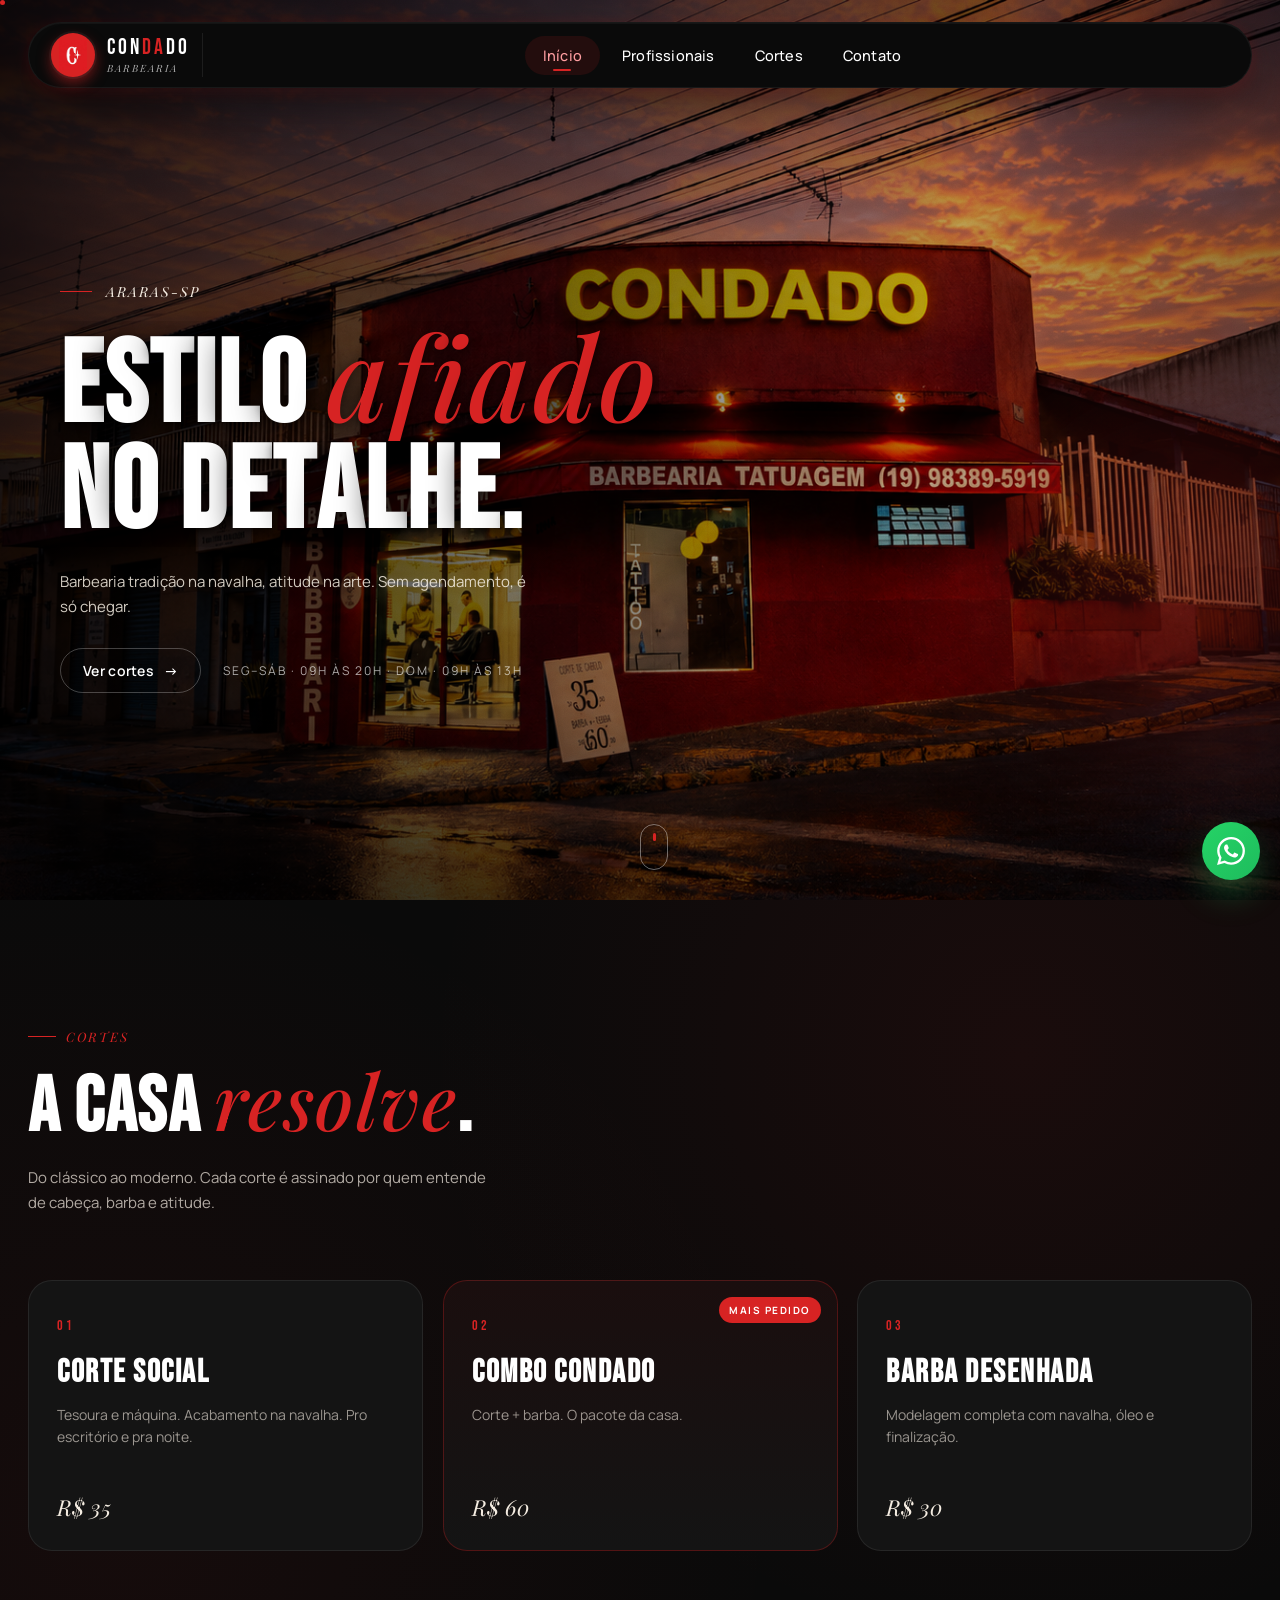
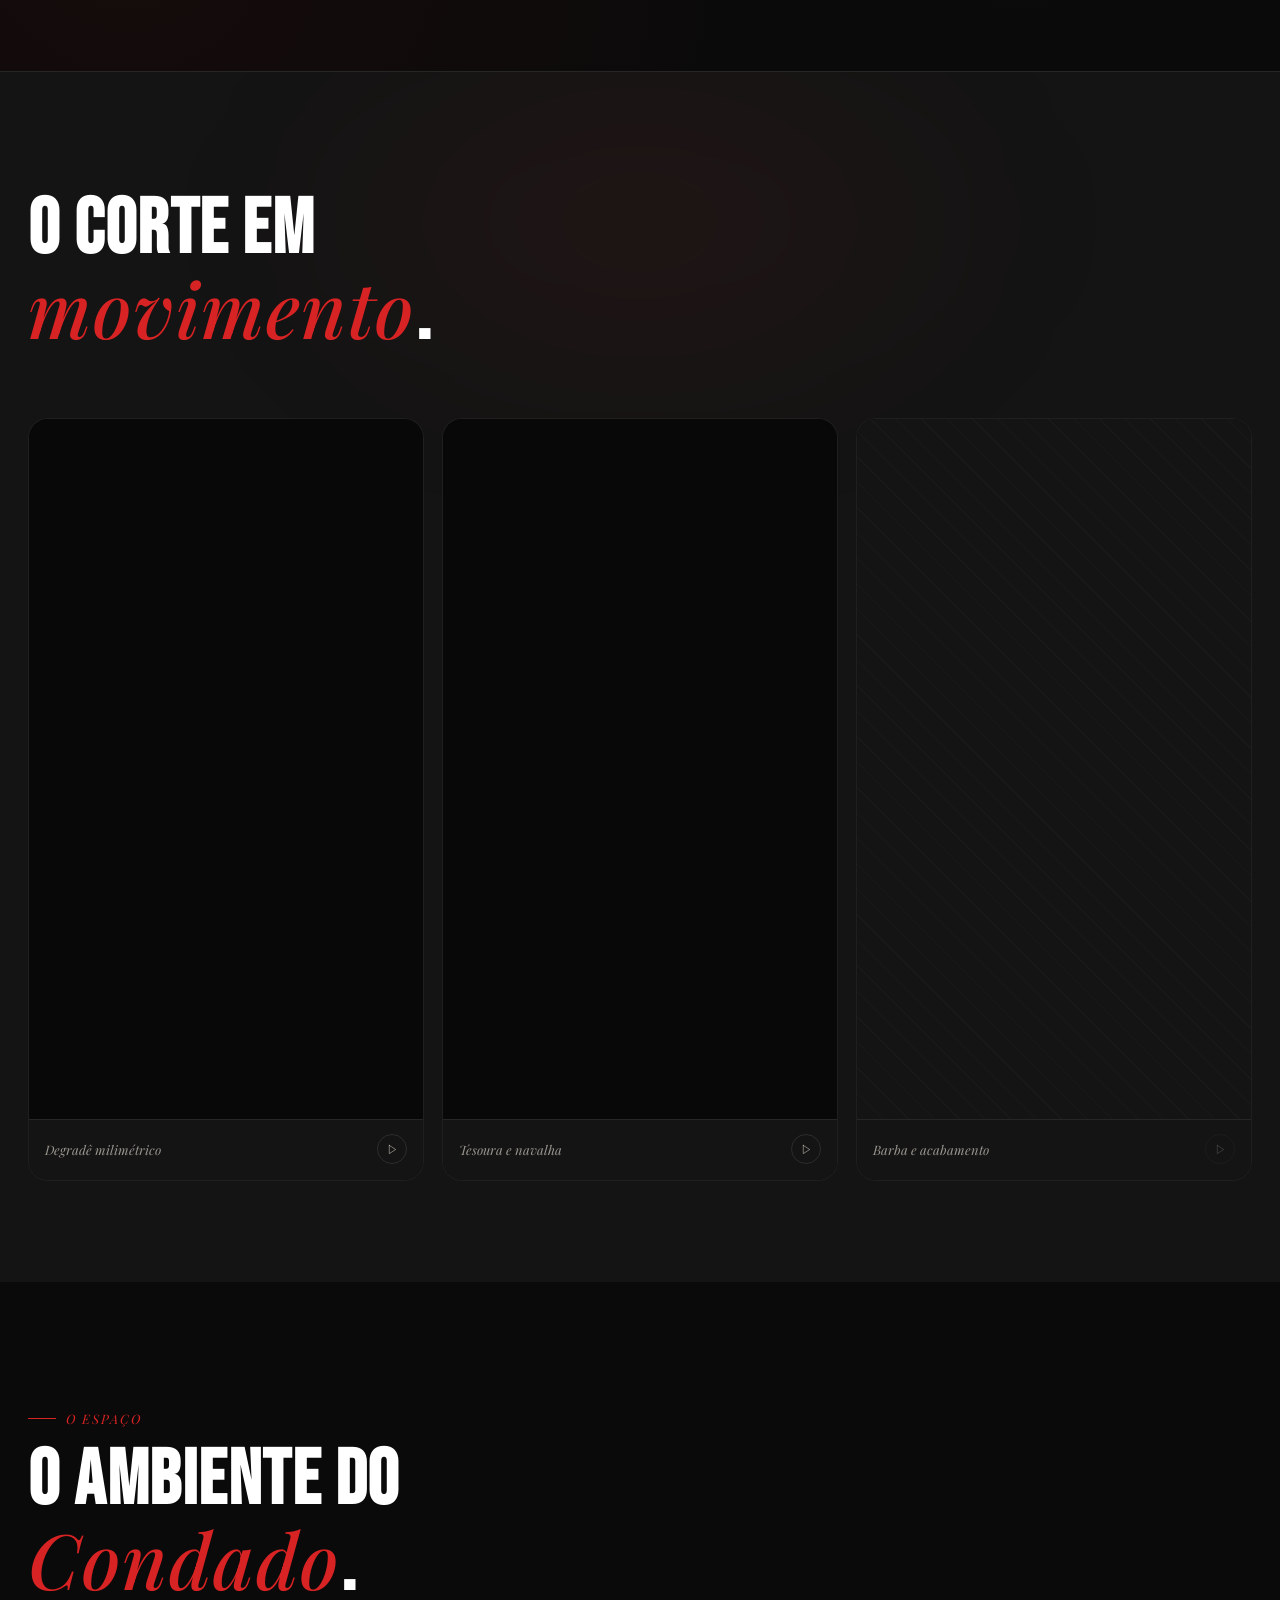
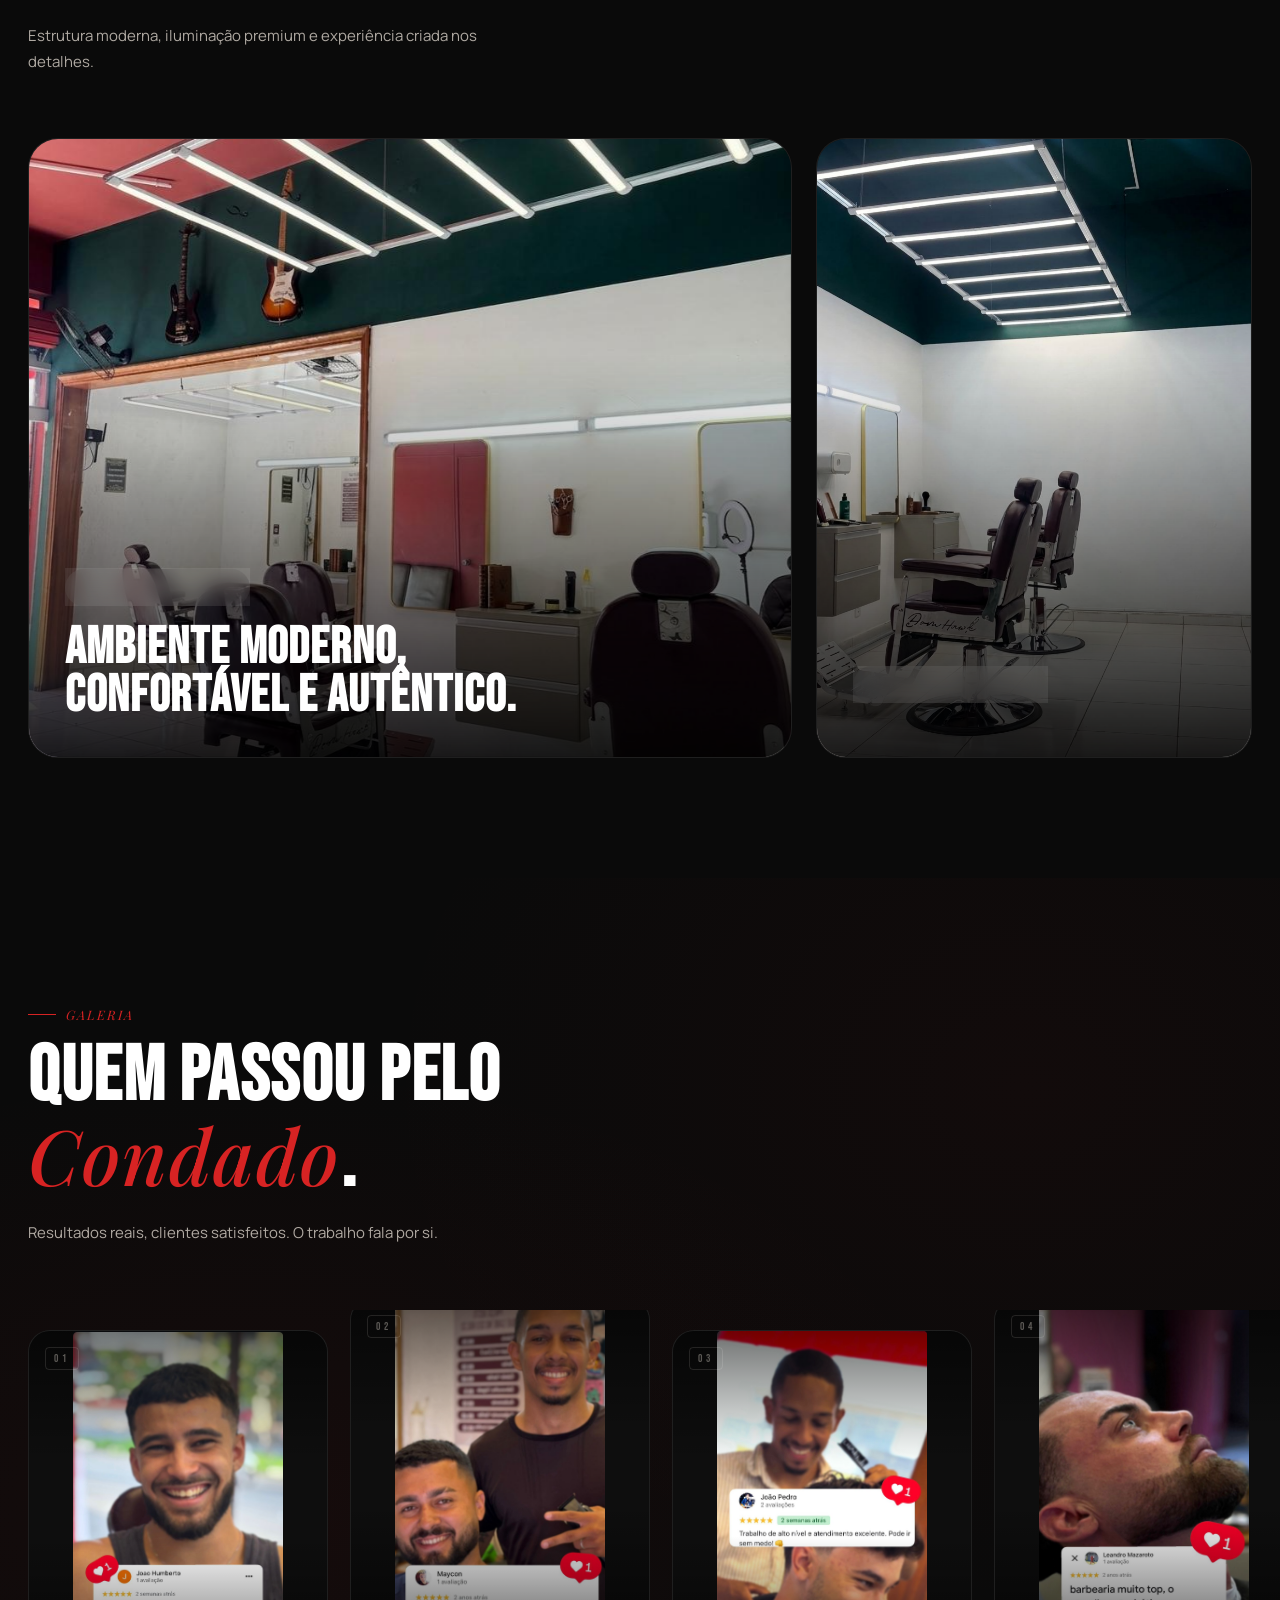
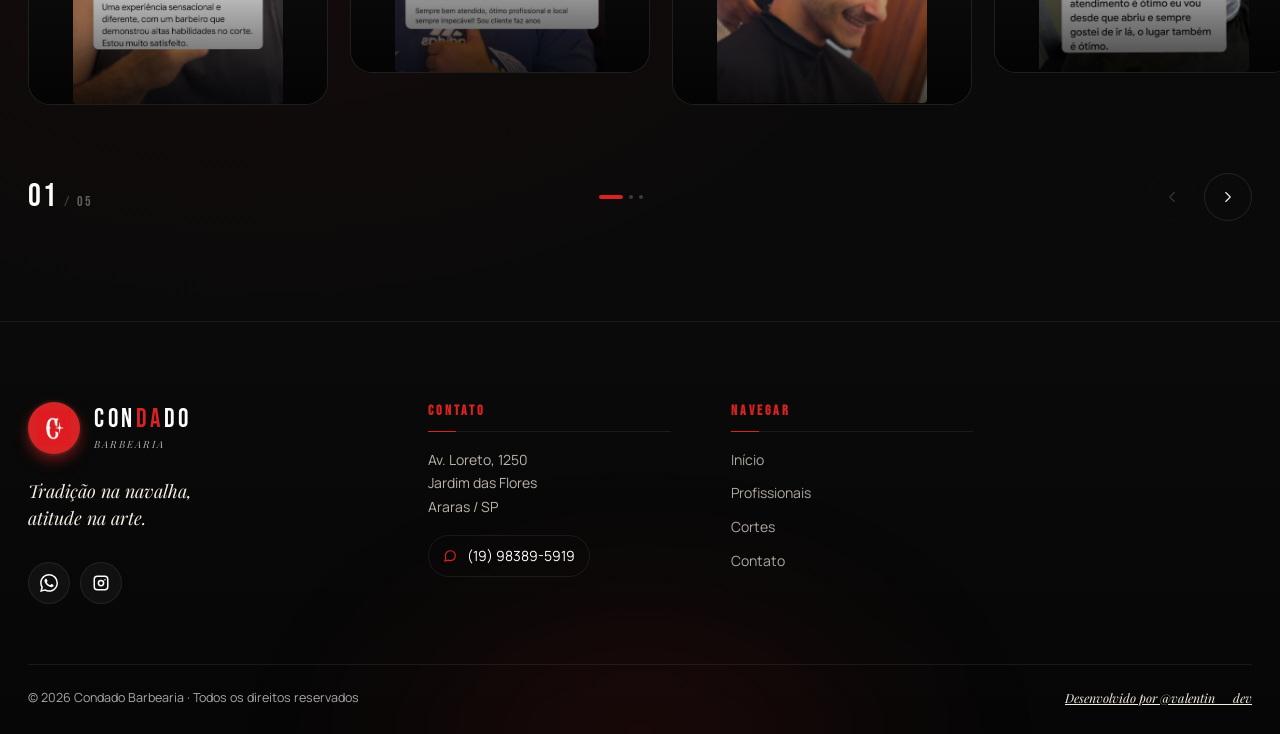
==== commit 650a1384: "Ajustes na versão mobile" ====
--- a/index.html
+++ b/index.html
@@ -18,7 +18,6 @@
 </head>
 <body>
 
-  <!-- HERO -->
   <header class="hero">
     <div class="nav-wrap">
       <nav class="navbar" aria-label="Principal">
@@ -71,7 +70,6 @@
     </div>
   </header>
 
-  <!-- CORTES -->
   <section id="cortes" class="cortes">
     <div class="container">
       <header class="section-head reveal">
@@ -94,7 +92,7 @@
         <article class="card featured reveal" style="--i:1">
           <span class="card-num">02</span>
           <h3 class="card-title">Combo Condado</h3>
-          <p class="card-desc">Corte + barba + toalha quente. O pacote da casa.</p>
+          <p class="card-desc">Corte + barba. O pacote da casa.</p>
           <span class="card-price">R$ 60</span>
           <span class="badge">Mais pedido</span>
         </article>
@@ -109,7 +107,6 @@
     </div>
   </section>
 
-  <!-- VÍDEOS  -->
   <section id="videos" class="videos-section">
     <div class="container">
 
@@ -119,7 +116,6 @@
 
       <div class="video-grid">
 
-        <!-- Card 01 -->
         <div class="video-card reveal" style="--i:0">
           <div class="video-card__media">
             <video
@@ -132,9 +128,7 @@
               aria-label="Profissional executando corte — cena 1"
             ></video>
             <div class="video-card__overlay"></div>
-            <div class="video-card__ui" aria-hidden="true">
-              <span class="video-card__badge">
-            </div>
+            <div class="video-card__ui" aria-hidden="true"></div>
             <span class="video-card__brand-bg" aria-hidden="true">CONDADO</span>
             <div class="video-card__brand-pill" aria-hidden="true">
               <span class="video-card__brand-name">CON<span>DA</span>DO</span>
@@ -151,7 +145,6 @@
           </div>
         </div>
 
-        <!-- Card 02 -->
         <div class="video-card reveal" style="--i:1">
           <div class="video-card__media">
             <video
@@ -164,9 +157,7 @@
               aria-label="Profissional executando corte — cena 2"
             ></video>
             <div class="video-card__overlay"></div>
-            <div class="video-card__ui" aria-hidden="true">
-              <span class="video-card__badge">
-            </div>
+            <div class="video-card__ui" aria-hidden="true"></div>
             <span class="video-card__brand-bg" aria-hidden="true">CONDADO</span>
             <div class="video-card__brand-pill" aria-hidden="true">
               <span class="video-card__brand-name">CON<span>DA</span>DO</span>
@@ -183,23 +174,21 @@
           </div>
         </div>
 
-        <!-- Card 03 -->
         <div class="video-card video-card--placeholder reveal" style="--i:2">
           <div class="video-card__media">
             <div class="video-card__ph-bg" aria-hidden="true">
-               <video
-              src="videos/destaque3.mp4"
-              autoplay
-              loop
-              muted
-              playsinline
-              preload="metadata"
-              aria-label="Profissional executando corte — cena 2"
-            ></video>
+              <video
+                src="videos/destaque3.mp4"
+                autoplay
+                loop
+                muted
+                playsinline
+                preload="metadata"
+                aria-label="Profissional executando corte — cena 3"
+              ></video>
             </div>
             <div class="video-card__overlay"></div>
-            <div class="video-card__ui" aria-hidden="true">
-            </div>
+            <div class="video-card__ui" aria-hidden="true"></div>
             <span class="video-card__brand-bg" aria-hidden="true">CONDADO</span>
             <div class="video-card__brand-pill video-card__brand-pill--muted" aria-hidden="true">
               <span class="video-card__brand-name">CON<span>DA</span>DO</span>
@@ -220,7 +209,6 @@
     </div>
   </section>
 
-  <!-- SALÃO  -->
   <section id="salao" class="salao">
     <div class="container">
 
@@ -256,7 +244,6 @@
     </div>
   </section>
 
-  <!-- FEEDBACKS -->
   <section id="feedbacks" class="feedbacks">
 
     <div class="container">
@@ -345,7 +332,6 @@
 
   </section>
 
-  <!-- FOOTER  -->
   <footer class="footer">
     <div class="container">
 
--- a/css/index.css
+++ b/css/index.css
@@ -1,36 +1,33 @@
-/* ============================================================
-   CONDADO BARBEARIA — Stylesheet
-   ------------------------------------------------------------
-   1. Tokens / reset
-   2. Layout helpers
-   3. Hero (background + navbar)
-   4. Navbar components
-   5. Hero content
-   6. Sections (Cortes, Salão, Feedbacks, Footer)
-   7. Animations
-   8. Responsive
-   9. Accessibility (reduced motion)
-   ============================================================ */
-
-/* ---------- 1. TOKENS / RESET ---------- */
+/* index.css — Condado Barbearia
+   Tokens globais, layout, hero, navbar, seções, footer e animações. */
+
+/* ─── Tokens e reset ─────────────────────────────────────────────────────────── */
+
 :root {
-  --black:     #0a0a0a;
-  --black-2:   #141414;
-  --red:       #d72323;
-  --red-deep:  #a8161c;
-  --cream:     #f5ede2;
-  --white:     #ffffff;
-  --muted:     rgba(255, 255, 255, 0.65);
-  --line:      rgba(255, 255, 255, 0.08);
-  --ease:      cubic-bezier(0.2, 0.9, 0.2, 1);
+  --black:      #0a0a0a;
+  --black-2:    #141414;
+  --red:        #d72323;
+  --red-deep:   #a8161c;
+  --cream:      #f5ede2;
+  --white:      #ffffff;
+  --muted:      rgba(255, 255, 255, 0.65);
+  --line:       rgba(255, 255, 255, 0.08);
+  --ease:       cubic-bezier(0.2, 0.9, 0.2, 1);
   --shadow-nav: 0 1px 0 rgba(255,255,255,0.04) inset,
                 0 18px 50px -10px rgba(0,0,0,0.55),
                 0 4px 16px rgba(215,35,35,0.18);
 }
 
-*, *::before, *::after { margin: 0; padding: 0; box-sizing: border-box; }
-
-html { scroll-behavior: smooth; }
+*, *::before, *::after {
+  margin: 0;
+  padding: 0;
+  box-sizing: border-box;
+}
+
+html {
+  scroll-behavior: smooth;
+  overflow-x: hidden; /* necessário em iOS — body sozinho não basta */
+}
 
 body {
   font-family: 'Manrope', sans-serif;
@@ -41,10 +38,11 @@
   -moz-osx-font-smoothing: grayscale;
 }
 
-img { display: block; max-width: 100%; height: auto; }
-button { font-family: inherit; }
-
-/* ---------- 2. LAYOUT HELPERS ---------- */
+img     { display: block; max-width: 100%; height: auto; }
+button  { font-family: inherit; }
+
+/* ─── Helpers de layout ──────────────────────────────────────────────────────── */
+
 .container {
   max-width: 1320px;
   margin: 0 auto;
@@ -58,7 +56,8 @@
   font-weight: 500;
 }
 
-/* ---------- 3. HERO ---------- */
+/* ─── Hero ───────────────────────────────────────────────────────────────────── */
+
 .hero {
   position: relative;
   min-height: 100vh;
@@ -66,6 +65,7 @@
   display: flex;
   flex-direction: column;
   isolation: isolate;
+  overflow: hidden; /* contém o orb ::after que usa right: -200px */
   background-image:
     linear-gradient(180deg,
       rgba(0,0,0,0.65) 0%,
@@ -95,6 +95,7 @@
   }
 }
 
+/* Grain de textura */
 .hero::before {
   content: '';
   position: absolute;
@@ -106,6 +107,7 @@
   z-index: 1;
 }
 
+/* Orb vermelho que segue o mouse — posição via CSS vars atualizadas no JS */
 .hero::after {
   content: '';
   position: absolute;
@@ -120,12 +122,14 @@
   animation: float 12s ease-in-out infinite;
 }
 
-/* ---------- 4. NAVBAR ---------- */
+/* ─── Navbar ─────────────────────────────────────────────────────────────────── */
+
 .nav-wrap {
   position: sticky;
   top: 0;
   z-index: 50;
   padding: 22px 28px 0;
+  width: 100%; /* garante que não extrapola a viewport */
   animation: drop 0.9s var(--ease) both;
 }
 
@@ -150,6 +154,8 @@
     0 22px 60px -10px rgba(0,0,0,0.75),
     0 4px 24px rgba(215,35,35,0.28);
 }
+
+/* ─── Brand ──────────────────────────────────────────────────────────────────── */
 
 .brand {
   display: flex;
@@ -199,6 +205,7 @@
   letter-spacing: 3px;
   color: var(--white);
 }
+
 .brand-name .accent { color: var(--red); }
 
 .brand-sub {
@@ -211,6 +218,8 @@
   margin-top: 4px;
 }
 
+/* ─── Links de navegação ─────────────────────────────────────────────────────── */
+
 .nav-links {
   display: flex;
   align-items: center;
@@ -244,15 +253,18 @@
   transition: transform 0.3s var(--ease);
 }
 
-.nav-links a:hover::before { transform: translateX(-50%) scaleX(1); }
-
-.nav-links a.active {
-  background: rgba(215,35,35,0.12);
-  color: #ff9ea1;
-}
-.nav-links a.active::before { transform: translateX(-50%) scaleX(1); }
-
-.right { display: flex; align-items: center; gap: 8px; flex-shrink: 0; }
+.nav-links a:hover::before                    { transform: translateX(-50%) scaleX(1); }
+.nav-links a.active                           { background: rgba(215,35,35,0.12); color: #ff9ea1; }
+.nav-links a.active::before                   { transform: translateX(-50%) scaleX(1); }
+
+/* ─── Lado direito da navbar ─────────────────────────────────────────────────── */
+
+.right {
+  display: flex;
+  align-items: center;
+  gap: 8px;
+  flex-shrink: 0;
+}
 
 .icon-btn {
   width: 44px;
@@ -266,11 +278,20 @@
   color: var(--white);
   transition: background 0.25s ease, transform 0.4s var(--ease);
 }
+
 .icon-btn:hover { background: var(--red-deep); transform: rotate(90deg); }
 .icon-btn svg   { width: 18px; height: 18px; }
 
+/* ─── Toggle mobile ──────────────────────────────────────────────────────────── */
+
 .mobile-toggle { display: none; }
-.mobile-toggle .bars { position: relative; width: 18px; height: 14px; }
+
+.mobile-toggle .bars {
+  position: relative;
+  width: 18px;
+  height: 14px;
+}
+
 .mobile-toggle .bars span {
   position: absolute;
   left: 0;
@@ -280,6 +301,7 @@
   border-radius: 2px;
   transition: transform 0.35s var(--ease), opacity 0.2s ease, top 0.35s var(--ease);
 }
+
 .mobile-toggle .bars span:nth-child(1) { top: 0; }
 .mobile-toggle .bars span:nth-child(2) { top: 6px; }
 .mobile-toggle .bars span:nth-child(3) { top: 12px; }
@@ -288,7 +310,8 @@
 .mobile-toggle[aria-expanded="true"] .bars span:nth-child(2) { opacity: 0; }
 .mobile-toggle[aria-expanded="true"] .bars span:nth-child(3) { top: 6px; transform: rotate(-45deg); }
 
-/* ---------- 5. HERO CONTENT ---------- */
+/* ─── Conteúdo do hero ───────────────────────────────────────────────────────── */
+
 .hero-content {
   flex: 1;
   display: flex;
@@ -315,6 +338,7 @@
   opacity: 0;
   animation: fadeUp 0.9s 0.4s var(--ease) forwards;
 }
+
 .hero-tag::before {
   content: '';
   width: 32px;
@@ -340,16 +364,18 @@
   display: block;
   overflow: hidden;
 }
+
 .hero-title .line > * {
   display: inline-block;
   transform: translateY(110%);
   animation: lineRise 1s var(--ease) forwards;
 }
+
 .hero-title .line:nth-child(1) > *,
-.hero-title .line:nth-child(1)         { animation-delay: 0.55s; }
+.hero-title .line:nth-child(1)  { animation-delay: 0.55s; }
 .hero-title .line:nth-child(2) > *,
-.hero-title .line:nth-child(2)         { animation-delay: 0.7s;  }
-.hero-title .line                       { animation: lineRise 1s var(--ease) both; }
+.hero-title .line:nth-child(2)  { animation-delay: 0.7s; }
+.hero-title .line               { animation: lineRise 1s var(--ease) both; }
 
 .hero-title .red {
   color: var(--red);
@@ -396,25 +422,30 @@
   position: relative;
   overflow: hidden;
 }
+
 .btn-ghost::after {
   content: '→';
   transition: transform 0.3s var(--ease);
 }
+
 .btn-ghost:hover {
   background: rgba(255,255,255,0.08);
   border-color: var(--red);
 }
+
 .btn-ghost:hover::after { transform: translateX(4px); }
 
 .btn-ghost::before {
   content: '';
   position: absolute;
-  top: 0; left: -75%;
+  top: 0;
+  left: -75%;
   width: 50%;
   height: 100%;
   background: linear-gradient(90deg, transparent, rgba(255,255,255,0.12), transparent);
   transform: skewX(-20deg);
 }
+
 .btn-ghost:hover::before {
   animation: btnShimmer 0.6s ease forwards;
 }
@@ -441,6 +472,7 @@
   opacity: 0;
   animation: fadeUp 1s 1.4s var(--ease) forwards;
 }
+
 .scroll-cue span {
   width: 3px;
   height: 8px;
@@ -449,11 +481,13 @@
   animation: scrollDot 1.8s ease-in-out infinite;
 }
 
-/* ---------- 6A. SECTION BASE ---------- */
+/* ─── Seções base ────────────────────────────────────────────────────────────── */
+
 .cortes, .contato {
   position: relative;
   padding: 120px 0;
   background: var(--black);
+  overflow: hidden;
 }
 
 .cortes::before {
@@ -483,6 +517,7 @@
   text-transform: uppercase;
   margin-bottom: 16px;
 }
+
 .section-eyebrow::before {
   content: '';
   width: 0;
@@ -491,6 +526,7 @@
   transform-origin: left;
   transition: width 0.9s cubic-bezier(0.2,0.9,0.2,1) 0.1s;
 }
+
 .section-eyebrow.line-drawn::before { width: 28px; }
 
 .section-title {
@@ -508,7 +544,8 @@
   max-width: 460px;
 }
 
-/* ---------- 6B. CARDS (cortes) ---------- */
+/* ─── Cards de corte ─────────────────────────────────────────────────────────── */
+
 .cards {
   display: grid;
   grid-template-columns: repeat(3, 1fr);
@@ -532,7 +569,8 @@
 .card::before {
   content: '';
   position: absolute;
-  top: 0; left: 0;
+  top: 0;
+  left: 0;
   width: 100%;
   height: 2px;
   background: linear-gradient(90deg, transparent, var(--red), transparent);
@@ -545,6 +583,7 @@
   border-color: rgba(215,35,35,0.4);
   background: #1a0e0e;
 }
+
 .card:hover::before { transform: translateX(100%); }
 
 .card-num {
@@ -600,6 +639,7 @@
   font-weight: 700;
 }
 
+/* Reflexo que segue o mouse — criado via JS */
 .card-shine {
   position: absolute;
   inset: 0;
@@ -615,7 +655,8 @@
   z-index: 3;
 }
 
-/* ---------- 6C. GALERIA (salão) ---------- */
+/* ─── Galeria do salão ───────────────────────────────────────────────────────── */
+
 .salao { padding: 120px 0; background: var(--black); }
 
 .gallery-premium {
@@ -694,12 +735,13 @@
   color: var(--white);
 }
 
-/* cinematic shine sweep */
+/* Sweep de luz ao hover */
 .gallery-main::before,
 .gallery-side::before {
   content: '';
   position: absolute;
-  top: -120%; left: -40%;
+  top: -120%;
+  left: -40%;
   width: 45%;
   height: 300%;
   background: linear-gradient(90deg, transparent, rgba(255,255,255,0.12), transparent);
@@ -707,19 +749,17 @@
   transition: transform 1s ease;
   z-index: 3;
 }
+
 .gallery-main:hover::before,
 .gallery-side:hover::before {
   transform: rotate(22deg) translateX(500%);
 }
 
-.gallery-main.in-view {
-  animation: galleryEnter 1s cubic-bezier(0.2,0.9,0.2,1) 0.1s both;
-}
-.gallery-side.in-view {
-  animation: galleryEnter 1s cubic-bezier(0.2,0.9,0.2,1) 0.28s both;
-}
-
-/* ---------- 6D. FEEDBACKS — CARROSSEL ESTÚDIO ---------- */
+.gallery-main.in-view { animation: galleryEnter 1s cubic-bezier(0.2,0.9,0.2,1) 0.10s both; }
+.gallery-side.in-view  { animation: galleryEnter 1s cubic-bezier(0.2,0.9,0.2,1) 0.28s both; }
+
+/* ─── Carrossel de feedbacks ─────────────────────────────────────────────────── */
+
 .feedbacks {
   padding: 120px 0 100px;
   background: var(--black);
@@ -727,7 +767,6 @@
   overflow: hidden;
 }
 
-/* Textura de fundo sutil */
 .feedbacks::before {
   content: '';
   position: absolute;
@@ -738,7 +777,7 @@
   pointer-events: none;
 }
 
-/* ── Stage: sangra full-width, oculta overflow ── */
+/* Stage sangra full-width; overflow hidden segura o track */
 .fb-stage {
   position: relative;
   width: 100%;
@@ -747,69 +786,57 @@
   margin-bottom: 40px;
   cursor: grab;
   user-select: none;
-  /* padding vertical para acomodar o offset alternado dos cards */
+  /* padding vertical acomoda o offset alternado dos cards */
   padding: 20px 0 28px;
-}
+  /* touch-action: pan-y permite scroll vertical sem interferir no drag horizontal */
+  touch-action: pan-y;
+}
+
 .fb-stage:active { cursor: grabbing; }
 
-/* ── Track ── */
 .fb-track {
   display: flex;
   gap: 22px;
-  /* padding lateral: centraliza o primeiro card igual ao container */
-  padding: 0 calc((100vw - min(1320px, 100vw - 56px)) / 2);
+  /* 100dvw em vez de 100vw evita o bug de scrollbar no Android/Chrome */
+  padding: 0 calc((100dvw - min(1320px, 100dvw - 56px)) / 2);
   transition: transform 0.65s cubic-bezier(0.2,0.9,0.2,1);
   will-change: transform;
-  align-items: flex-end; /* base comum — offset via translateY no card--up */
-}
-
-/* ── Card ── */
+  align-items: flex-end;
+}
+
 .fb-card {
   flex: 0 0 300px;
   position: relative;
   border-radius: 22px;
   overflow: hidden;
   border: 1px solid rgba(255,255,255,0.07);
-  /* fundo escuro aparece nas bordas quando a foto não preenche */
   background: #0e0e0e;
-  /* proporção 4:5 — menos agressivo que 3:4, mostra mais do corpo */
   aspect-ratio: 4 / 5;
   transition:
-    transform 0.55s cubic-bezier(0.2,0.9,0.2,1),
-    border-color 0.4s ease,
-    box-shadow 0.5s ease;
-}
-
-/* card alternado: sobe 32px criando o ritmo visual */
-.fb-card--up {
-  transform: translateY(-32px);
-}
-.fb-card--up:hover {
-  transform: translateY(calc(-32px - 8px)) scale(1.015);
-}
-
-.fb-card:not(.fb-card--up):hover {
-  transform: translateY(-8px) scale(1.015);
+    transform     0.55s cubic-bezier(0.2,0.9,0.2,1),
+    border-color  0.4s ease,
+    box-shadow    0.5s ease;
+}
+
+/* Cards alternados sobem 32px criando ritmo visual */
+.fb-card--up { transform: translateY(-32px); }
+
+.fb-card--up:hover                  { transform: translateY(calc(-32px - 8px)) scale(1.015); }
+.fb-card:not(.fb-card--up):hover    { transform: translateY(-8px) scale(1.015); }
+
+.fb-card:hover {
   border-color: rgba(215,35,35,0.3);
   box-shadow: 0 28px 60px rgba(0,0,0,0.55);
 }
 
-.fb-card--up:hover {
-  border-color: rgba(215,35,35,0.3);
-  box-shadow: 0 28px 60px rgba(0,0,0,0.55);
-}
-
-/* ── Inner (garante que img preenche o card) ── */
 .fb-card-inner {
   position: absolute;
   inset: 0;
 }
 
-/* ── Foto ── */
 .fb-card img {
   width: 100%;
   height: 100%;
-  /* contain: exibe a foto inteira sem cortar nada */
   object-fit: contain;
   object-position: center center;
   display: block;
@@ -817,11 +844,9 @@
   transition: transform 0.8s cubic-bezier(0.2,0.8,0.2,1);
 }
 
-.fb-card:hover img {
-  transform: scale(1.05);
-}
-
-/* ── Overlay gradiente — cobre topo e base ── */
+.fb-card:hover img { transform: scale(1.05); }
+
+/* Overlay com gradiente topo e base */
 .fb-card-overlay {
   position: absolute;
   inset: 0;
@@ -835,7 +860,7 @@
   z-index: 1;
 }
 
-/* ── Número no estilo negativo fotográfico ── */
+/* Número estilo negativo fotográfico */
 .fb-film-num {
   position: absolute;
   top: 16px;
@@ -846,13 +871,12 @@
   letter-spacing: 4px;
   color: rgba(245,237,226,0.35);
   mix-blend-mode: screen;
-  /* borda fina ao redor como perfuração de filme */
   padding: 4px 8px;
   border: 1px solid rgba(245,237,226,0.12);
   border-radius: 4px;
 }
 
-/* ── Label no rodapé do card ── */
+/* Label no rodapé, visível só no hover */
 .fb-card-label {
   position: absolute;
   bottom: 0;
@@ -882,7 +906,7 @@
   color: rgba(245,237,226,0.7);
 }
 
-/* Linha vermelha no rodapé — aparece no hover */
+/* Linha vermelha no rodapé do card */
 .fb-card::after {
   content: '';
   position: absolute;
@@ -894,9 +918,11 @@
   z-index: 3;
   transition: width 0.5s cubic-bezier(0.2,0.9,0.2,1);
 }
+
 .fb-card:hover::after { width: 100%; }
 
-/* ── Controles ── */
+/* ─── Controles do carrossel ─────────────────────────────────────────────────── */
+
 .fb-controls {
   display: flex;
   align-items: center;
@@ -904,7 +930,6 @@
   gap: 20px;
 }
 
-/* Counter */
 .fb-counter {
   display: flex;
   align-items: baseline;
@@ -914,23 +939,10 @@
   line-height: 1;
 }
 
-.fb-counter-cur {
-  font-size: 32px;
-  color: var(--white);
-  transition: color 0.3s ease;
-}
-
-.fb-counter-sep {
-  font-size: 14px;
-  color: rgba(255,255,255,0.2);
-}
-
-.fb-counter-total {
-  font-size: 14px;
-  color: rgba(255,255,255,0.35);
-}
-
-/* Dots */
+.fb-counter-cur   { font-size: 32px; color: var(--white); transition: color 0.3s ease; }
+.fb-counter-sep   { font-size: 14px; color: rgba(255,255,255,0.2); }
+.fb-counter-total { font-size: 14px; color: rgba(255,255,255,0.35); }
+
 .fb-dots {
   display: flex;
   align-items: center;
@@ -954,15 +966,9 @@
   background: var(--red);
 }
 
-.fb-dot:hover:not(.is-active) {
-  background: rgba(255,255,255,0.4);
-}
-
-/* Setas */
-.fb-arrows {
-  display: flex;
-  gap: 8px;
-}
+.fb-dot:hover:not(.is-active) { background: rgba(255,255,255,0.4); }
+
+.fb-arrows { display: flex; gap: 8px; }
 
 .fb-arrow {
   width: 48px;
@@ -975,10 +981,10 @@
   cursor: pointer;
   color: var(--cream);
   transition:
-    background 0.3s ease,
-    border-color 0.3s ease,
-    transform 0.35s var(--ease),
-    color 0.3s ease;
+    background    0.3s ease,
+    border-color  0.3s ease,
+    transform     0.35s var(--ease),
+    color         0.3s ease;
 }
 
 .fb-arrow svg { width: 18px; height: 18px; }
@@ -995,15 +1001,19 @@
   pointer-events: none;
 }
 
-/* ---------- 6E. CONTATO ---------- */
+/* ─── Seção de contato ───────────────────────────────────────────────────────── */
+
 .contato { padding-top: 80px; }
+
 .contato-grid {
   display: grid;
   grid-template-columns: 1fr 1fr;
   gap: 60px;
   align-items: start;
 }
+
 .contato-list { list-style: none; }
+
 .contato-list li {
   display: flex;
   justify-content: space-between;
@@ -1012,6 +1022,7 @@
   padding: 22px 0;
   border-bottom: 1px solid var(--line);
 }
+
 .contato-list span {
   font-family: 'Playfair Display', serif;
   font-style: italic;
@@ -1021,16 +1032,19 @@
   text-transform: uppercase;
   flex-shrink: 0;
 }
+
 .contato-list strong {
   font-weight: 600;
   font-size: 16px;
   text-align: right;
   color: var(--white);
 }
+
 .contato-list a { text-decoration: none; color: inherit; transition: color 0.25s ease; }
 .contato-list a:hover strong { color: var(--red); }
 
-/* ---------- 6F. FOOTER ---------- */
+/* ─── Footer ─────────────────────────────────────────────────────────────────── */
+
 .footer {
   position: relative;
   padding: 80px 0 28px;
@@ -1072,11 +1086,12 @@
   color: var(--white);
   width: max-content;
 }
-.footer-logo .brand-mark { width: 52px; height: 52px; }
-.footer-logo .brand-mark img { width: 36px; height: 36px; }
-.footer-logo:hover .brand-mark { transform: rotate(-8deg) scale(1.05); }
-.footer-logo .brand-name { font-size: 26px; letter-spacing: 3.5px; }
-.footer-logo .brand-sub  { display: block; margin-top: 6px; }
+
+.footer-logo .brand-mark        { width: 52px; height: 52px; }
+.footer-logo .brand-mark img    { width: 36px; height: 36px; }
+.footer-logo:hover .brand-mark  { transform: rotate(-8deg) scale(1.05); }
+.footer-logo .brand-name        { font-size: 26px; letter-spacing: 3.5px; }
+.footer-logo .brand-sub         { display: block; margin-top: 6px; }
 
 .footer-tagline {
   font-family: 'Playfair Display', serif;
@@ -1099,6 +1114,7 @@
   border-bottom: 1px solid var(--line);
   position: relative;
 }
+
 .footer-h::after {
   content: '';
   position: absolute;
@@ -1109,11 +1125,15 @@
   background: var(--red);
 }
 
-.footer-text, .footer-link, .footer-nav a, .footer-hours li {
+.footer-text,
+.footer-link,
+.footer-nav a,
+.footer-hours li {
   font-size: 14px;
   line-height: 1.7;
   color: rgba(245,237,226,0.75);
 }
+
 address.footer-text { font-style: normal; }
 
 .footer-link {
@@ -1128,16 +1148,25 @@
   width: max-content;
   transition: background 0.3s ease, border-color 0.3s ease, color 0.3s ease, transform 0.2s ease;
 }
+
 .footer-link svg { width: 14px; height: 14px; color: var(--red); transition: color 0.3s ease; }
+
 .footer-link:hover {
   background: var(--red);
   border-color: var(--red);
   color: var(--white);
   transform: translateY(-2px);
 }
+
 .footer-link:hover svg { color: var(--white); }
 
-.footer-hours { list-style: none; display: flex; flex-direction: column; gap: 10px; }
+.footer-hours {
+  list-style: none;
+  display: flex;
+  flex-direction: column;
+  gap: 10px;
+}
+
 .footer-hours li {
   display: flex;
   justify-content: space-between;
@@ -1145,18 +1174,25 @@
   padding: 6px 0;
   border-bottom: 1px dashed rgba(255,255,255,0.06);
 }
+
 .footer-hours li:last-child { border-bottom: none; }
-.footer-hours span    { color: var(--muted); font-size: 13px; letter-spacing: 0.3px; }
-.footer-hours strong  { color: var(--white); font-weight: 600; font-size: 13px; }
-
-.footer-nav { list-style: none; display: flex; flex-direction: column; gap: 10px; }
+.footer-hours span   { color: var(--muted); font-size: 13px; letter-spacing: 0.3px; }
+.footer-hours strong { color: var(--white); font-weight: 600; font-size: 13px; }
+
+.footer-nav {
+  list-style: none;
+  display: flex;
+  flex-direction: column;
+  gap: 10px;
+}
+
 .footer-nav a {
   position: relative;
   text-decoration: none;
   color: rgba(245,237,226,0.7);
-  padding-left: 0;
   transition: color 0.25s ease, padding-left 0.25s ease;
 }
+
 .footer-nav a::before {
   content: '';
   position: absolute;
@@ -1169,8 +1205,9 @@
   opacity: 0;
   transition: width 0.3s var(--ease), opacity 0.3s ease;
 }
-.footer-nav a:hover { color: var(--white); padding-left: 18px; }
-.footer-nav a:hover::before { width: 12px; opacity: 1; transform: translate(0, -50%); }
+
+.footer-nav a:hover                  { color: var(--white); padding-left: 18px; }
+.footer-nav a:hover::before          { width: 12px; opacity: 1; transform: translate(0, -50%); }
 
 .footer-bottom {
   padding-top: 24px;
@@ -1184,6 +1221,7 @@
   position: relative;
   z-index: 1;
 }
+
 .footer-tag {
   font-family: 'Playfair Display', serif;
   font-style: italic;
@@ -1217,10 +1255,9 @@
   background: rgba(215,35,35,0.16);
 }
 
-.footer-social svg {
-  width: 18px;
-  height: 18px;
-}
+.footer-social svg { width: 18px; height: 18px; }
+
+/* ─── Botão flutuante do WhatsApp ────────────────────────────────────────────── */
 
 .floating-wa {
   position: fixed;
@@ -1243,10 +1280,7 @@
   box-shadow: 0 20px 38px rgba(37, 211, 102, 0.35);
 }
 
-.floating-wa svg {
-  width: 28px;
-  height: 28px;
-}
+.floating-wa svg { width: 28px; height: 28px; }
 
 @media (max-width: 768px) {
   .floating-wa {
@@ -1257,139 +1291,169 @@
   }
 }
 
-/* ---------- 7. ANIMATIONS ---------- */
+/* ─── Keyframes ──────────────────────────────────────────────────────────────── */
+
 @keyframes drop {
   from { transform: translateY(-30px); opacity: 0; }
   to   { transform: translateY(0);     opacity: 1; }
 }
+
 @keyframes fadeUp {
   from { opacity: 0; transform: translateY(20px); }
   to   { opacity: 1; transform: translateY(0); }
 }
+
 @keyframes lineGrow {
   from { transform: scaleX(0); }
   to   { transform: scaleX(1); }
 }
+
 @keyframes lineRise {
   from { transform: translateY(110%); }
   to   { transform: translateY(0); }
 }
+
 @keyframes float {
   0%, 100% { transform: translate(0, 0); }
   50%      { transform: translate(-40px, 30px); }
 }
+
 @keyframes scrollDot {
   0%   { transform: translateY(0);    opacity: 1; }
   60%  { transform: translateY(14px); opacity: 0; }
   61%  { transform: translateY(0);    opacity: 0; }
   100% { transform: translateY(0);    opacity: 1; }
 }
+
 @keyframes galleryEnter {
   from { opacity: 0; transform: translateY(50px) scale(0.97); filter: blur(4px); }
   to   { opacity: 1; transform: translateY(0) scale(1);       filter: blur(0); }
 }
+
 @keyframes btnShimmer {
   from { left: -75%; }
   to   { left: 125%; }
 }
+
 @keyframes charRise {
   from { opacity: 0; transform: translateY(60%) skewY(6deg); }
   to   { opacity: 1; transform: translateY(0) skewY(0deg); }
 }
+
 @keyframes numFlip {
   from { opacity: 0; transform: translateX(-12px); letter-spacing: 8px; }
   to   { opacity: 1; transform: translateX(0);     letter-spacing: 3px; }
 }
+
 @keyframes titleReveal {
   from { opacity: 0; clip-path: inset(0 100% 0 0); }
-  to   { opacity: 1; clip-path: inset(0 0%   0 0); }
-}
+  to   { opacity: 1; clip-path: inset(0 0% 0 0); }
+}
+
 @keyframes brandPulse {
   0%   { transform: scale(0.8) rotate(-10deg); opacity: 0; box-shadow: none; }
   60%  { transform: scale(1.06) rotate(3deg); }
   100% { transform: scale(1) rotate(0deg);   opacity: 1; }
 }
+
 @keyframes footerLi {
   from { opacity: 0; transform: translateX(-10px); }
   to   { opacity: 1; transform: translateX(0); }
 }
+
 @keyframes sectionTitleIn {
   from { opacity: 0; transform: translateY(30px); letter-spacing: 6px; }
   to   { opacity: 1; transform: translateY(0);    letter-spacing: 1.5px; }
 }
 
-/* Scroll reveal */
+/* ─── Scroll reveal ──────────────────────────────────────────────────────────── */
+
 .reveal {
   opacity: 0;
   transform: translateY(40px);
   transition:
-    opacity  0.85s cubic-bezier(0.2,0.9,0.2,1),
+    opacity   0.85s cubic-bezier(0.2,0.9,0.2,1),
     transform 0.85s cubic-bezier(0.2,0.9,0.2,1);
   transition-delay: calc(var(--i, 0) * 120ms);
 }
+
 .reveal.in-view {
   opacity: 1;
   transform: translateY(0);
 }
 
-/* gallery cards usam keyframe próprio */
+/* Gallery usa keyframe próprio, sem a transition genérica */
 .gallery-main.reveal,
 .gallery-side.reveal { transition: none; }
 
-/* Animations on .in-view */
+/* Animações secundárias disparadas com .in-view */
 .card.in-view .card-num {
   animation: numFlip 0.5s cubic-bezier(0.2,0.9,0.2,1) calc(var(--i,0)*120ms + 200ms) both;
 }
+
 .card.in-view .card-title {
   animation: titleReveal 0.7s cubic-bezier(0.2,0.9,0.2,1) calc(var(--i,0)*120ms + 350ms) both;
 }
+
 .footer-brand.in-view .brand-mark {
   animation: brandPulse 1.2s cubic-bezier(0.2,0.9,0.2,1) 0.3s both;
 }
+
 .footer-col.in-view .footer-nav li {
   animation: footerLi 0.5s cubic-bezier(0.2,0.9,0.2,1) both;
 }
+
 .footer-col.in-view .footer-nav li:nth-child(1) { animation-delay: 0.10s; }
 .footer-col.in-view .footer-nav li:nth-child(2) { animation-delay: 0.17s; }
 .footer-col.in-view .footer-nav li:nth-child(3) { animation-delay: 0.24s; }
 .footer-col.in-view .footer-nav li:nth-child(4) { animation-delay: 0.31s; }
+
 .section-head.in-view .section-title {
   animation: sectionTitleIn 0.9s cubic-bezier(0.2,0.9,0.2,1) 0.15s both;
 }
 
-/* Custom cursor */
-body:has(.c-cursor) { cursor: none; }
-body:has(.c-cursor) a, body:has(.c-cursor) button { cursor: none; }
+/* ─── Cursor customizado ─────────────────────────────────────────────────────── */
+
+body:has(.c-cursor)          { cursor: none; }
+body:has(.c-cursor) a,
+body:has(.c-cursor) button   { cursor: none; }
 
 .c-cursor {
   position: fixed;
-  top: 0; left: 0;
+  top: 0;
+  left: 0;
   z-index: 9999;
   pointer-events: none;
-  width: 36px; height: 36px;
+  width: 36px;
+  height: 36px;
   border-radius: 50%;
   border: 1.5px solid rgba(215,35,35,0.7);
   will-change: transform;
   transition: width 0.35s var(--ease), height 0.35s var(--ease), background 0.3s ease, border-color 0.3s ease;
 }
+
 .c-cursor.is-hovering { width: 56px; height: 56px; background: rgba(215,35,35,0.12); border-color: var(--red); }
 .c-cursor.is-card     { width: 64px; height: 64px; background: rgba(215,35,35,0.08); border-color: rgba(215,35,35,0.5); }
 
 .c-cursor-dot {
   position: fixed;
-  top: 0; left: 0;
+  top: 0;
+  left: 0;
   z-index: 10000;
   pointer-events: none;
-  width: 5px; height: 5px;
+  width: 5px;
+  height: 5px;
   border-radius: 50%;
   background: var(--red);
   will-change: transform;
 }
 
-/* Scroll progress bar */
+/* ─── Barra de progresso de scroll ──────────────────────────────────────────── */
+
 .scroll-progress {
   position: fixed;
-  top: 0; left: 0;
+  top: 0;
+  left: 0;
   z-index: 9998;
   height: 2px;
   width: var(--p, 0%);
@@ -1399,7 +1463,8 @@
   transition: width 0.08s linear;
 }
 
-/* Hero char split */
+/* ─── Character split do título do hero ─────────────────────────────────────── */
+
 .hero-title .char {
   display: inline-block;
   opacity: 0;
@@ -1408,7 +1473,7 @@
   animation-delay: var(--cd, 0ms);
 }
 
-/* Hero ambient orb */
+/* Orb ambiente — posição controlada via CSS vars atualizadas no JS */
 .hero::after {
   background: radial-gradient(
     circle at var(--mx, 70%) var(--my, 40%),
@@ -1419,7 +1484,8 @@
   will-change: background;
 }
 
-/* Scrollbar */
+/* ─── Scrollbar ──────────────────────────────────────────────────────────────── */
+
 ::-webkit-scrollbar              { width: 6px; }
 ::-webkit-scrollbar-track        { background: var(--black); }
 ::-webkit-scrollbar-thumb        { background: var(--red-deep); border-radius: 3px; }
@@ -1427,12 +1493,14 @@
 
 ::selection { background: rgba(215,35,35,0.35); color: var(--white); }
 
-/* ---------- 8. RESPONSIVE ---------- */
+/* ─── Responsive ─────────────────────────────────────────────────────────────── */
+
 @media (max-width: 980px) {
   .nav-links {
     position: absolute;
     top: calc(100% + 12px);
-    left: 0; right: 0;
+    left: 0;
+    right: 0;
     flex-direction: column;
     background: var(--black);
     border-radius: 24px;
@@ -1447,29 +1515,34 @@
     pointer-events: none;
     transition: max-height 0.4s var(--ease), opacity 0.25s ease, padding 0.4s var(--ease);
   }
+
   .nav-links.open {
     max-height: 400px;
     opacity: 1;
     pointer-events: auto;
     padding: 14px;
   }
+
   .nav-links li {
     opacity: 0;
     transform: translateY(-8px);
     transition: opacity 0.3s ease, transform 0.3s ease;
   }
-  .nav-links.open li { opacity: 1; transform: translateY(0); }
-  .nav-links.open li:nth-child(1) { transition-delay: 0.10s; }
-  .nav-links.open li:nth-child(2) { transition-delay: 0.16s; }
-  .nav-links.open li:nth-child(3) { transition-delay: 0.22s; }
-  .nav-links.open li:nth-child(4) { transition-delay: 0.28s; }
+
+  .nav-links.open li               { opacity: 1; transform: translateY(0); }
+  .nav-links.open li:nth-child(1)  { transition-delay: 0.10s; }
+  .nav-links.open li:nth-child(2)  { transition-delay: 0.16s; }
+  .nav-links.open li:nth-child(3)  { transition-delay: 0.22s; }
+  .nav-links.open li:nth-child(4)  { transition-delay: 0.28s; }
+
   .nav-links a         { padding: 14px 18px; text-align: center; font-size: 15px; }
   .nav-links a::before { display: none; }
 
   .mobile-toggle {
     display: grid;
     place-items: center;
-    width: 44px; height: 44px;
+    width: 44px;
+    height: 44px;
     border-radius: 50%;
     background: rgba(255,255,255,0.06);
     border: none;
@@ -1491,11 +1564,11 @@
     grid-template-columns: 1fr 1fr;
     gap: 50px 40px;
   }
+
   .footer-brand { grid-column: 1 / -1; }
 
-  /* Feedback carousel tablet */
-  .fb-card { flex: 0 0 260px; }
-  .fb-card--up { transform: translateY(-24px); }
+  .fb-card       { flex: 0 0 260px; }
+  .fb-card--up   { transform: translateY(-24px); }
   .fb-card--up:hover { transform: translateY(calc(-24px - 8px)) scale(1.015); }
 }
 
@@ -1508,45 +1581,46 @@
 }
 
 @media (max-width: 640px) {
-  /* Feedback carousel mobile — card quase full width, sem offset */
+  /* Carrossel mobile: card quase full-width, sem offset alternado */
   .fb-card {
     flex: 0 0 calc(100vw - 56px);
   }
-  .fb-card--up {
-    transform: none;
-  }
-  .fb-card--up:hover {
-    transform: translateY(-6px) scale(1.01);
-  }
+
+  .fb-card--up       { transform: none; }
+  .fb-card--up:hover { transform: translateY(-6px) scale(1.01); }
+
   .fb-track {
     padding: 0 28px;
     gap: 16px;
     align-items: stretch;
   }
-  .fb-stage { padding: 0 0 24px; }
-
+
+  .fb-stage  { padding: 0 0 24px; }
   .fb-counter-cur { font-size: 26px; }
 }
 
 @media (max-width: 560px) {
-  .nav-wrap   { padding: 14px 14px 0; }
-  .navbar     { padding: 8px 8px 8px 14px; gap: 10px; }
-  .icon-btn   { display: none; }
+  .nav-wrap  { padding: 14px 14px 0; }
+  .navbar    { padding: 8px 8px 8px 14px; gap: 10px; }
+  .icon-btn  { display: none; }
+
   .brand-name { font-size: 18px; letter-spacing: 2px; }
   .brand-mark { width: 40px; height: 40px; }
   .brand-mark img { width: 26px; height: 26px; }
+
   .hero-actions { gap: 14px; }
   .hero-meta    { font-size: 11px; }
   .scroll-cue   { display: none; }
-  .contato-list li { flex-direction: column; align-items: flex-start; gap: 4px; }
+
+  .contato-list li     { flex-direction: column; align-items: flex-start; gap: 4px; }
   .contato-list strong { text-align: left; }
 
-  .footer { padding: 60px 0 24px; }
-  .footer-grid { grid-template-columns: 1fr; gap: 40px; margin-bottom: 40px; }
+  .footer        { padding: 60px 0 24px; }
+  .footer-grid   { grid-template-columns: 1fr; gap: 40px; margin-bottom: 40px; }
   .footer-bottom { flex-direction: column; align-items: flex-start; gap: 8px; }
 
   .gallery-main, .gallery-side { min-height: 320px; border-radius: 22px; }
-  .gallery-content { padding: 24px; }
+  .gallery-content  { padding: 24px; }
   .gallery-content h3 { font-size: 42px; }
 }
 
@@ -1556,7 +1630,8 @@
   .nav-wrap  { padding: 10px 10px 0; }
 }
 
-/* ---------- 9. REDUCED MOTION ---------- */
+/* ─── Movimento reduzido ─────────────────────────────────────────────────────── */
+
 @media (prefers-reduced-motion: reduce) {
   *, *::before, *::after {
     animation-duration: 0.01ms !important;
@@ -1564,386 +1639,11 @@
     transition-duration: 0.01ms !important;
     scroll-behavior: auto !important;
   }
-  .reveal { opacity: 1; transform: none; }
-  .gallery-main, .gallery-side { opacity: 1; transform: none; filter: none; }
-  .c-cursor, .c-cursor-dot { display: none; }
-  .fb-track { transition: none; }
-  .fb-card  { transition: none; }
-  .fb-card--up { transform: none; }
-}
-/* ============================================================
-   CONDADO BARBEARIA — videos.css
-   Seção de vídeos cards, inserida após #cortes em index.html.
-   Vídeos re-encodados: 576×1024 retrato real, sem metadado
-   de rotação — nenhuma gambiarra CSS necessária.
-   ============================================================ */
-
-/* ─── SEÇÃO ─────────────────────────────────────────────── */
-
-.videos-section {
-  position: relative;
-  padding: 120px 0 100px;
-  background: var(--black-2);
-  border-top: 1px solid var(--line);
-  overflow: hidden;
-}
-
-.videos-section::before {
-  content: '';
-  position: absolute;
-  top: -100px; left: 50%;
-  transform: translateX(-50%);
-  width: 900px; height: 500px;
-  background: radial-gradient(ellipse, rgba(215,35,35,0.08) 0%, transparent 65%);
-  filter: blur(80px);
-  pointer-events: none;
-}
-
-/* ─── GRID ───────────────────────────────────────────────── */
-
-.video-grid {
-  display: grid;
-  grid-template-columns: repeat(3, 1fr);
-  gap: 18px;
-  position: relative;
-  z-index: 1;
-}
-
-/* ─── CARD ───────────────────────────────────────────────── */
-
-.video-card {
-  position: relative;
-  border-radius: 20px;
-  overflow: hidden;
-  border: 1px solid var(--line);
-  background: #0c0c0c;
-  display: flex;
-  flex-direction: column;
-  transition:
-    border-color 0.4s ease,
-    box-shadow   0.5s ease,
-    transform    0.5s cubic-bezier(0.2,0.8,0.2,1);
-}
-
-.video-card:hover {
-  border-color: rgba(215,35,35,0.32);
-  box-shadow: 0 24px 64px rgba(0,0,0,0.55), 0 6px 20px rgba(215,35,35,0.12);
-  transform: translateY(-6px);
-}
-
-/* linha vermelha varrendo o topo no hover */
-.video-card::before {
-  content: '';
-  position: absolute;
-  top: 0; left: 0;
-  width: 100%; height: 2px;
-  background: linear-gradient(90deg, transparent, var(--red), transparent);
-  transform: translateX(-100%);
-  transition: transform 0.65s var(--ease);
-  z-index: 6;
-}
-.video-card:hover::before { transform: translateX(100%); }
-
-/* ─── MEDIA WRAPPER ──────────────────────────────────────── */
-
-.video-card__media {
-  position: relative;
-  width: 100%;
-  /* Vídeos são 576×1024 — retrato real, sem nenhum ajuste necessário */
-  aspect-ratio: 9 / 16;
-  overflow: hidden;
-  background: #080808;
-}
-
-/* ─── VÍDEO ──────────────────────────────────────────────── */
-
-.video-card__media video {
-  position: absolute;
-  inset: 0;
-  width: 100%;
-  height: 100%;
-  object-fit: cover;
-  object-position: center center;
-  display: block;
-  will-change: transform;
-  filter: brightness(0.88) saturate(0.82);
-  transition: transform 0.8s cubic-bezier(0.2,0.8,0.2,1), filter 0.6s ease;
-}
-
-.video-card:hover .video-card__media video {
-  transform: scale(1.05);
-  filter: brightness(1) saturate(1);
-}
-
-/* ─── PLACEHOLDER (slot 03) ──────────────────────────────── */
-
-.video-card__ph-bg {
-  position: absolute;
-  inset: 0;
-  background:
-    repeating-linear-gradient(
-      45deg,
-      rgba(255,255,255,0.02) 0px,
-      rgba(255,255,255,0.02) 1px,
-      transparent 1px,
-      transparent 18px
-    ),
-    var(--black-2);
-}
-
-/* ─── OVERLAY ────────────────────────────────────────────── */
-
-.video-card__overlay {
-  position: absolute;
-  inset: 0;
-  z-index: 2;
-  pointer-events: none;
-}
-
-/* vinheta base */
-.video-card__overlay::before {
-  content: '';
-  position: absolute;
-  inset: 0;
-  background: linear-gradient(
-    180deg,
-    rgba(0,0,0,0.30) 0%,
-    rgba(0,0,0,0.04) 40%,
-    rgba(0,0,0,0.42) 100%
-  );
-}
-
-/* tint vermelho no hover */
-.video-card__overlay::after {
-  content: '';
-  position: absolute;
-  inset: 0;
-  background: linear-gradient(180deg, transparent 45%, rgba(215,35,35,0.18) 100%);
-  opacity: 0;
-  transition: opacity 0.5s ease;
-}
-
-.video-card:hover .video-card__overlay::after { opacity: 1; }
-
-/* sweep de luz diagonal */
-.video-card__media::after {
-  content: '';
-  position: absolute;
-  top: -120%; left: -40%;
-  width: 40%; height: 300%;
-  background: linear-gradient(90deg, transparent, rgba(255,255,255,0.07), transparent);
-  transform: rotate(22deg) translateX(-100%);
-  transition: transform 0.9s ease;
-  z-index: 3;
-  pointer-events: none;
-}
-.video-card:hover .video-card__media::after {
-  transform: rotate(22deg) translateX(600%);
-}
-
-/* ─── UI SOBREPOSTA ──────────────────────────────────────── */
-
-.video-card__ui {
-  position: absolute;
-  inset: 0;
-  z-index: 4;
-  pointer-events: none;
-  display: flex;
-  align-items: flex-start;
-  justify-content: space-between;
-  padding: 14px 14px 0;
-}
-
-.video-card__badge {
-  display: inline-flex;
-  align-items: center;
-  gap: 6px;
-  font-family: 'Bebas Neue', sans-serif;
-  font-size: 10px;
-  letter-spacing: 2.5px;
-  color: var(--white);
-  background: rgba(215,35,35,0.82);
-  backdrop-filter: blur(8px);
-  -webkit-backdrop-filter: blur(8px);
-  padding: 5px 10px;
-  border-radius: 999px;
-  border: 1px solid rgba(255,255,255,0.12);
-}
-
-.video-card__dot {
-  width: 5px; height: 5px;
-  border-radius: 50%;
-  background: #fff;
-  flex-shrink: 0;
-  animation: videoDotPulse 1.6s ease-in-out infinite;
-}
-
-@keyframes videoDotPulse {
-  0%, 100% { opacity: 1; transform: scale(1); }
-  50%       { opacity: 0.4; transform: scale(0.7); }
-}
-
-.video-card__badge--muted {
-  background: rgba(255,255,255,0.08);
-  border-color: rgba(255,255,255,0.07);
-  color: rgba(245,237,226,0.45);
-}
-
-/* ─── MARCA D'ÁGUA — "CONDADO" gigante no fundo ──────────── */
-
-.video-card__brand-bg {
-  position: absolute;
-  bottom: -0.08em;
-  left: 50%;
-  transform: translateX(-50%);
-  font-family: 'Bebas Neue', sans-serif;
-  font-size: clamp(52px, 7.5vw, 88px);
-  letter-spacing: 6px;
-  white-space: nowrap;
-  color: transparent;
-  -webkit-text-stroke: 1px rgba(255,255,255,0.07);
-  pointer-events: none;
-  user-select: none;
-  z-index: 3;
-  transition: -webkit-text-stroke 0.5s ease, letter-spacing 0.5s ease;
-}
-
-.video-card:hover .video-card__brand-bg {
-  -webkit-text-stroke: 1px rgba(215,35,35,0.22);
-  letter-spacing: 8px;
-}
-
-/* ─── PÍLULA DE MARCA — canto inferior esquerdo ──────────── */
-
-.video-card__brand-pill {
-  position: absolute;
-  bottom: 16px;
-  left: 16px;
-  z-index: 4;
-  display: flex;
-  flex-direction: column;
-  gap: 2px;
-  opacity: 0;
-  transform: translateY(6px);
-  transition: opacity 0.4s ease, transform 0.4s cubic-bezier(0.2,0.9,0.2,1);
-}
-
-.video-card:hover .video-card__brand-pill {
-  opacity: 1;
-  transform: translateY(0);
-}
-
-.video-card__brand-name {
-  font-family: 'Bebas Neue', sans-serif;
-  font-size: 18px;
-  letter-spacing: 4px;
-  color: var(--white);
-  line-height: 1;
-}
-
-.video-card__brand-name span {
-  color: var(--red);
-}
-
-.video-card__brand-sub {
-  font-family: 'Playfair Display', serif;
-  font-style: italic;
-  font-size: 10px;
-  letter-spacing: 2px;
-  color: rgba(245,237,226,0.55);
-  text-transform: uppercase;
-}
-
-.video-card__brand-pill--muted .video-card__brand-name { color: rgba(245,237,226,0.35); }
-.video-card__brand-pill--muted .video-card__brand-name span { color: rgba(215,35,35,0.4); }
-.video-card__brand-pill--muted .video-card__brand-sub { color: rgba(245,237,226,0.25); }
-
-/* ─── RODAPÉ DO CARD ─────────────────────────────────────── */
-
-.video-card__footer {
-  display: flex;
-  align-items: center;
-  justify-content: space-between;
-  padding: 14px 16px 16px;
-  background: var(--black-2);
-  border-top: 1px solid var(--line);
-  flex-shrink: 0;
-}
-
-.video-card__label {
-  font-family: 'Playfair Display', serif;
-  font-style: italic;
-  font-size: 13px;
-  color: rgba(245,237,226,0.60);
-  transition: color 0.3s ease;
-}
-
-.video-card:hover .video-card__label { color: rgba(245,237,226,0.90); }
-
-.video-card__icon {
-  width: 30px; height: 30px;
-  border-radius: 50%;
-  border: 1px solid rgba(255,255,255,0.10);
-  display: flex;
-  align-items: center;
-  justify-content: center;
-  flex-shrink: 0;
-  transition: background 0.3s ease, border-color 0.3s ease, transform 0.35s var(--ease);
-}
-
-.video-card__icon svg {
-  width: 11px; height: 11px;
-  color: rgba(245,237,226,0.55);
-  margin-left: 1px;
-  transition: color 0.3s ease;
-}
-
-.video-card__icon--muted { opacity: 0.35; }
-
-.video-card:hover .video-card__icon {
-  background: var(--red);
-  border-color: var(--red);
-  transform: scale(1.1);
-}
-.video-card:hover .video-card__icon svg { color: var(--white); }
-
-/* ─── ANIMAÇÃO DE ENTRADA ────────────────────────────────── */
-
-.video-card.in-view {
-  animation: videoCardIn 0.9s cubic-bezier(0.2,0.9,0.2,1) calc(var(--i,0)*150ms + 0.05s) both;
-}
-
-@keyframes videoCardIn {
-  from { opacity: 0; transform: translateY(28px) scale(0.97); }
-  to   { opacity: 1; transform: translateY(0) scale(1); }
-}
-
-/* ─── RESPONSIVE ─────────────────────────────────────────── */
-
-@media (max-width: 980px) {
-  .videos-section { padding: 80px 0; }
-  .video-grid { grid-template-columns: repeat(2, 1fr); gap: 14px; }
-  .video-card:nth-child(3) {
-    grid-column: 1 / -1;
-    max-width: 380px;
-    margin: 0 auto;
-  }
-}
-
-@media (max-width: 620px) {
-  .video-grid { grid-template-columns: 1fr; gap: 12px; }
-  .video-card:nth-child(3) { grid-column: auto; max-width: 100%; margin: 0; }
-  .video-card { border-radius: 16px; }
-}
-
-/* ─── REDUCED MOTION ─────────────────────────────────────── */
-
-@media (prefers-reduced-motion: reduce) {
-  .video-card,
-  .video-card__media video {
-    transition: none !important;
-    animation: none !important;
-  }
-  .video-card__dot { animation: none; }
-  .video-card { opacity: 1 !important; transform: none !important; }
+
+  .reveal                         { opacity: 1; transform: none; }
+  .gallery-main, .gallery-side    { opacity: 1; transform: none; filter: none; }
+  .c-cursor, .c-cursor-dot        { display: none; }
+  .fb-track                       { transition: none; }
+  .fb-card                        { transition: none; }
+  .fb-card--up                    { transform: none; }
 }
--- a/css/videos.css
+++ b/css/videos.css
@@ -0,0 +1,377 @@
+/* videos.css — seção de vídeos cards, index.html
+   Vídeos re-encodados 576×1024 retrato, sem metadado de rotação. */
+
+/* ─── Seção ─────────────────────────────────────────────────────────────────── */
+
+.videos-section {
+  position: relative;
+  padding: 120px 0 100px;
+  background: var(--black-2);
+  border-top: 1px solid var(--line);
+  overflow: hidden; /* contém o orb de 900px do ::before */
+}
+
+.videos-section::before {
+  content: '';
+  position: absolute;
+  top: -100px;
+  left: 50%;
+  transform: translateX(-50%);
+  width: 900px;
+  height: 500px;
+  background: radial-gradient(ellipse, rgba(215,35,35,0.08) 0%, transparent 65%);
+  filter: blur(80px);
+  pointer-events: none;
+}
+
+/* ─── Grid ───────────────────────────────────────────────────────────────────── */
+
+.video-grid {
+  display: grid;
+  grid-template-columns: repeat(3, 1fr);
+  gap: 18px;
+  position: relative;
+  z-index: 1;
+}
+
+/* ─── Card ───────────────────────────────────────────────────────────────────── */
+
+.video-card {
+  position: relative;
+  border-radius: 20px;
+  overflow: hidden;
+  border: 1px solid var(--line);
+  background: #0c0c0c;
+  display: flex;
+  flex-direction: column;
+  transition:
+    border-color 0.4s ease,
+    box-shadow   0.5s ease,
+    transform    0.5s cubic-bezier(0.2,0.8,0.2,1);
+}
+
+.video-card:hover {
+  border-color: rgba(215,35,35,0.32);
+  box-shadow: 0 24px 64px rgba(0,0,0,0.55), 0 6px 20px rgba(215,35,35,0.12);
+  transform: translateY(-6px);
+}
+
+/* Linha vermelha varrendo o topo no hover */
+.video-card::before {
+  content: '';
+  position: absolute;
+  top: 0;
+  left: 0;
+  width: 100%;
+  height: 2px;
+  background: linear-gradient(90deg, transparent, var(--red), transparent);
+  transform: translateX(-100%);
+  transition: transform 0.65s var(--ease);
+  z-index: 6;
+}
+
+.video-card:hover::before {
+  transform: translateX(100%);
+}
+
+/* ─── Wrapper de mídia ───────────────────────────────────────────────────────── */
+
+.video-card__media {
+  position: relative;
+  width: 100%;
+  aspect-ratio: 9 / 16;
+  overflow: hidden;
+  background: #080808;
+}
+
+/* ─── Vídeo ──────────────────────────────────────────────────────────────────── */
+
+.video-card__media video {
+  position: absolute;
+  inset: 0;
+  width: 100%;
+  height: 100%;
+  object-fit: cover;
+  object-position: center center;
+  display: block;
+  will-change: transform;
+  filter: brightness(0.88) saturate(0.82);
+  transition: transform 0.8s cubic-bezier(0.2,0.8,0.2,1), filter 0.6s ease;
+}
+
+.video-card:hover .video-card__media video {
+  transform: scale(1.05);
+  filter: brightness(1) saturate(1);
+}
+
+/* ─── Background do placeholder (slot 03) ───────────────────────────────────── */
+
+.video-card__ph-bg {
+  position: absolute;
+  inset: 0;
+  background:
+    repeating-linear-gradient(
+      45deg,
+      rgba(255,255,255,0.02) 0px,
+      rgba(255,255,255,0.02) 1px,
+      transparent 1px,
+      transparent 18px
+    ),
+    var(--black-2);
+}
+
+/* ─── Overlay ────────────────────────────────────────────────────────────────── */
+
+.video-card__overlay {
+  position: absolute;
+  inset: 0;
+  z-index: 2;
+  pointer-events: none;
+}
+
+/* Vinheta base */
+.video-card__overlay::before {
+  content: '';
+  position: absolute;
+  inset: 0;
+  background: linear-gradient(
+    180deg,
+    rgba(0,0,0,0.30) 0%,
+    rgba(0,0,0,0.04) 40%,
+    rgba(0,0,0,0.42) 100%
+  );
+}
+
+/* Tint vermelho no hover */
+.video-card__overlay::after {
+  content: '';
+  position: absolute;
+  inset: 0;
+  background: linear-gradient(180deg, transparent 45%, rgba(215,35,35,0.18) 100%);
+  opacity: 0;
+  transition: opacity 0.5s ease;
+}
+
+.video-card:hover .video-card__overlay::after {
+  opacity: 1;
+}
+
+/* Sweep de luz diagonal */
+.video-card__media::after {
+  content: '';
+  position: absolute;
+  top: -120%;
+  left: -40%;
+  width: 40%;
+  height: 300%;
+  background: linear-gradient(90deg, transparent, rgba(255,255,255,0.07), transparent);
+  transform: rotate(22deg) translateX(-100%);
+  transition: transform 0.9s ease;
+  z-index: 3;
+  pointer-events: none;
+}
+
+.video-card:hover .video-card__media::after {
+  transform: rotate(22deg) translateX(600%);
+}
+
+/* ─── UI sobreposta (slot vazio, reservado para badges futuras) ──────────────── */
+
+.video-card__ui {
+  position: absolute;
+  inset: 0;
+  z-index: 4;
+  pointer-events: none;
+  display: flex;
+  align-items: flex-start;
+  justify-content: space-between;
+  padding: 14px 14px 0;
+}
+
+/* ─── Marca d'água "CONDADO" ao fundo ────────────────────────────────────────── */
+
+.video-card__brand-bg {
+  position: absolute;
+  bottom: -0.08em;
+  left: 50%;
+  transform: translateX(-50%);
+  font-family: 'Bebas Neue', sans-serif;
+  font-size: clamp(52px, 7.5vw, 88px);
+  letter-spacing: 6px;
+  white-space: nowrap;
+  color: transparent;
+  -webkit-text-stroke: 1px rgba(255,255,255,0.07);
+  pointer-events: none;
+  user-select: none;
+  z-index: 3;
+  transition: -webkit-text-stroke 0.5s ease, letter-spacing 0.5s ease;
+}
+
+.video-card:hover .video-card__brand-bg {
+  -webkit-text-stroke: 1px rgba(215,35,35,0.22);
+  letter-spacing: 8px;
+}
+
+/* ─── Pílula da marca — aparece no hover ─────────────────────────────────────── */
+
+.video-card__brand-pill {
+  position: absolute;
+  bottom: 16px;
+  left: 16px;
+  z-index: 4;
+  display: flex;
+  flex-direction: column;
+  gap: 2px;
+  opacity: 0;
+  transform: translateY(6px);
+  transition: opacity 0.4s ease, transform 0.4s cubic-bezier(0.2,0.9,0.2,1);
+}
+
+.video-card:hover .video-card__brand-pill {
+  opacity: 1;
+  transform: translateY(0);
+}
+
+.video-card__brand-name {
+  font-family: 'Bebas Neue', sans-serif;
+  font-size: 18px;
+  letter-spacing: 4px;
+  color: var(--white);
+  line-height: 1;
+}
+
+.video-card__brand-name span {
+  color: var(--red);
+}
+
+.video-card__brand-sub {
+  font-family: 'Playfair Display', serif;
+  font-style: italic;
+  font-size: 10px;
+  letter-spacing: 2px;
+  color: rgba(245,237,226,0.55);
+  text-transform: uppercase;
+}
+
+/* Variante muted para o terceiro card */
+.video-card__brand-pill--muted .video-card__brand-name        { color: rgba(245,237,226,0.35); }
+.video-card__brand-pill--muted .video-card__brand-name span   { color: rgba(215,35,35,0.4); }
+.video-card__brand-pill--muted .video-card__brand-sub         { color: rgba(245,237,226,0.25); }
+
+/* ─── Rodapé do card ─────────────────────────────────────────────────────────── */
+
+.video-card__footer {
+  display: flex;
+  align-items: center;
+  justify-content: space-between;
+  padding: 14px 16px 16px;
+  background: var(--black-2);
+  border-top: 1px solid var(--line);
+  flex-shrink: 0;
+}
+
+.video-card__label {
+  font-family: 'Playfair Display', serif;
+  font-style: italic;
+  font-size: 13px;
+  color: rgba(245,237,226,0.60);
+  transition: color 0.3s ease;
+}
+
+.video-card:hover .video-card__label {
+  color: rgba(245,237,226,0.90);
+}
+
+.video-card__icon {
+  width: 30px;
+  height: 30px;
+  border-radius: 50%;
+  border: 1px solid rgba(255,255,255,0.10);
+  display: flex;
+  align-items: center;
+  justify-content: center;
+  flex-shrink: 0;
+  transition: background 0.3s ease, border-color 0.3s ease, transform 0.35s var(--ease);
+}
+
+.video-card__icon svg {
+  width: 11px;
+  height: 11px;
+  color: rgba(245,237,226,0.55);
+  margin-left: 1px;
+  transition: color 0.3s ease;
+}
+
+.video-card__icon--muted {
+  opacity: 0.35;
+}
+
+.video-card:hover .video-card__icon {
+  background: var(--red);
+  border-color: var(--red);
+  transform: scale(1.1);
+}
+
+.video-card:hover .video-card__icon svg {
+  color: var(--white);
+}
+
+/* ─── Animação de entrada ─────────────────────────────────────────────────────── */
+
+.video-card.in-view {
+  animation: videoCardIn 0.9s cubic-bezier(0.2,0.9,0.2,1) calc(var(--i,0) * 150ms + 0.05s) both;
+}
+
+@keyframes videoCardIn {
+  from { opacity: 0; transform: translateY(28px) scale(0.97); }
+  to   { opacity: 1; transform: translateY(0) scale(1); }
+}
+
+/* ─── Responsive ─────────────────────────────────────────────────────────────── */
+
+@media (max-width: 980px) {
+  .videos-section { padding: 80px 0; }
+
+  .video-grid {
+    grid-template-columns: repeat(2, 1fr);
+    gap: 14px;
+  }
+
+  .video-card:nth-child(3) {
+    grid-column: 1 / -1;
+    max-width: 380px;
+    margin: 0 auto;
+  }
+}
+
+@media (max-width: 620px) {
+  .video-grid {
+    grid-template-columns: 1fr;
+    gap: 12px;
+  }
+
+  .video-card:nth-child(3) {
+    grid-column: auto;
+    max-width: 100%;
+    margin: 0;
+  }
+
+  .video-card {
+    border-radius: 16px;
+  }
+}
+
+/* ─── Movimento reduzido ─────────────────────────────────────────────────────── */
+
+@media (prefers-reduced-motion: reduce) {
+  .video-card,
+  .video-card__media video {
+    transition: none !important;
+    animation: none !important;
+  }
+
+  .video-card {
+    opacity: 1 !important;
+    transform: none !important;
+  }
+}
